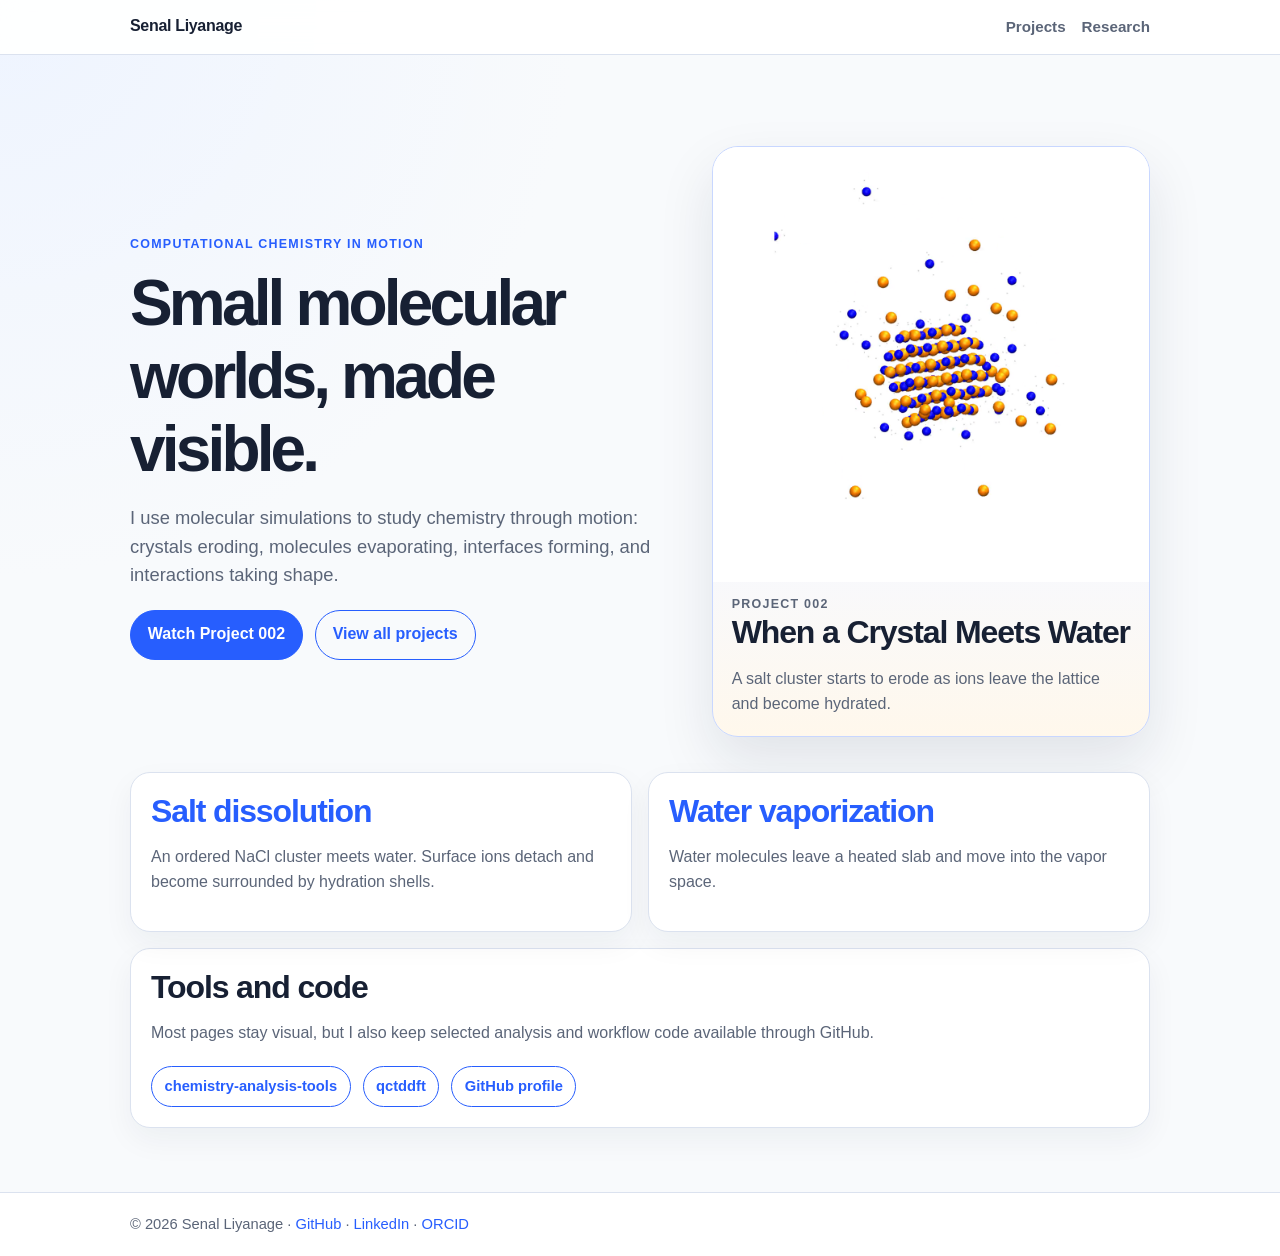
==== index.html @ 2a0a5a63 "Use real media for salt dissolution project" ====
<!doctype html>
<html lang="en">
<head>
  <meta charset="utf-8">
  <meta name="viewport" content="width=device-width, initial-scale=1">
  <meta name="description" content="Senal Liyanage — molecular simulation portfolio for visual computational chemistry and science phenomena.">
  <title>Senal Liyanage | Molecular Simulation Portfolio</title>
  <link rel="stylesheet" href="assets/css/style.css">
  <link rel="stylesheet" href="assets/css/project002.css">
</head>
<body>
  <header>
    <div class="navbar">
      <a class="brand" href="index.html">Senal Liyanage</a>
      <nav aria-label="Primary navigation">
        <a href="projects.html">Projects</a>
        <a href="research.html">Research</a>
      </nav>
    </div>
  </header>

  <main>
    <section class="hero home-hero project002-hero">
      <div>
        <p class="eyebrow">Computational chemistry in motion</p>
        <h1>Small molecular worlds, made visible.</h1>
        <p class="lede">I use molecular simulations to study chemistry through motion: crystals eroding, molecules evaporating, interfaces forming, and interactions taking shape.</p>
        <div class="actions">
          <a class="button" href="projects/salt-dissolution/">Watch Project 002</a>
          <a class="button secondary" href="projects.html">View all projects</a>
        </div>
      </div>
      <a class="hero-visual real-preview-card" href="projects/salt-dissolution/" aria-label="Open Project 002 — When a Crystal Meets Water">
        <img src="assets/projects/salt-dissolution/project002_300K_nacl_dissolution_square_poster.png" alt="Simulation still of a salt cluster dissolving in water">
        <div class="visual-copy">
          <p class="eyebrow">Project 002</p>
          <h2>When a Crystal Meets Water</h2>
          <p>A salt cluster starts to erode as ions leave the lattice and become hydrated.</p>
        </div>
      </a>
    </section>

    <section class="project-mini-row">
      <article>
        <h2><a href="projects/salt-dissolution/">Salt dissolution</a></h2>
        <p>An ordered NaCl cluster meets water. Surface ions detach and become surrounded by hydration shells.</p>
      </article>
      <article>
        <h2><a href="projects/water-vaporization/">Water vaporization</a></h2>
        <p>Water molecules leave a heated slab and move into the vapor space.</p>
      </article>
    </section>

    <section class="quiet-tools">
      <h2>Tools and code</h2>
      <p>Most pages stay visual, but I also keep selected analysis and workflow code available through GitHub.</p>
      <div class="actions">
        <a class="button small secondary" href="https://github.com/senal-liyanage/chemistry-analysis-tools">chemistry-analysis-tools</a>
        <a class="button small secondary" href="https://github.com/senal-liyanage/qctddft">qctddft</a>
        <a class="button small secondary" href="https://github.com/senal-liyanage">GitHub profile</a>
      </div>
    </section>
  </main>

  <footer>
    <div class="footer-inner">
      © 2026 Senal Liyanage · <a href="https://github.com/senal-liyanage">GitHub</a> · <a href="https://www.linkedin.com/in/senal-liyanage/">LinkedIn</a> · <a href="https://orcid.org/0000-0002-9166-0527">ORCID</a>
    </div>
  </footer>
</body>
</html>
---- assets/css/style.css ----
:root {
  --bg: #f8fafc;
  --panel: #ffffff;
  --text: #172033;
  --muted: #5b6578;
  --line: #dbe2ef;
  --accent: #275efe;
  --accent-dark: #1746c8;
  --chip: #eef3ff;
  --soft: #f2f6ff;
  --warm: #fff6e8;
  --max-width: 1060px;
}

* {
  box-sizing: border-box;
}

body {
  margin: 0;
  font-family: -apple-system, BlinkMacSystemFont, "Segoe UI", Roboto, Helvetica, Arial, sans-serif;
  background: radial-gradient(circle at top left, #eef4ff 0, transparent 36rem), var(--bg);
  color: var(--text);
  line-height: 1.55;
}

a {
  color: var(--accent);
  text-decoration: none;
}

a:hover {
  color: var(--accent-dark);
  text-decoration: underline;
}

header {
  background: rgba(255, 255, 255, 0.92);
  border-bottom: 1px solid var(--line);
  position: sticky;
  top: 0;
  z-index: 10;
  backdrop-filter: blur(12px);
}

.navbar {
  max-width: var(--max-width);
  margin: 0 auto;
  padding: 0.9rem 1.25rem;
  display: flex;
  justify-content: space-between;
  align-items: center;
  gap: 1rem;
}

.brand {
  font-weight: 780;
  color: var(--text);
  letter-spacing: -0.02em;
}

nav {
  display: flex;
  gap: 1rem;
  flex-wrap: wrap;
}

nav a {
  color: var(--muted);
  font-weight: 680;
  font-size: 0.95rem;
}

main {
  max-width: var(--max-width);
  margin: 0 auto;
  padding: 2rem 1.25rem 4rem;
}

.hero {
  padding: 3.7rem 0 2.2rem;
}

.home-hero {
  display: grid;
  grid-template-columns: minmax(0, 0.9fr) minmax(360px, 0.72fr);
  gap: 2.2rem;
  align-items: center;
}

.hero-simple {
  max-width: 880px;
}

.hero-grid {
  display: grid;
  grid-template-columns: minmax(0, 1fr) 320px;
  gap: 2rem;
  align-items: center;
}

.hero-compact {
  padding-bottom: 1.4rem;
}

.project-hero {
  border-bottom: 1px solid var(--line);
}

.eyebrow {
  color: var(--accent);
  font-weight: 780;
  text-transform: uppercase;
  font-size: 0.78rem;
  letter-spacing: 0.1em;
  margin-bottom: 0.8rem;
}

h1,
h2,
h3 {
  line-height: 1.14;
  margin: 0 0 0.9rem;
}

h1 {
  font-size: clamp(2.35rem, 5vw, 4.5rem);
  letter-spacing: -0.06em;
  max-width: 880px;
}

h2 {
  font-size: clamp(1.45rem, 2.5vw, 2rem);
  letter-spacing: -0.035em;
  margin-top: 2.2rem;
}

h3 {
  font-size: 1.08rem;
}

.lede {
  max-width: 760px;
  font-size: 1.15rem;
  color: var(--muted);
}

.actions {
  display: flex;
  gap: 0.75rem;
  flex-wrap: wrap;
  margin-top: 1.25rem;
}

.button {
  display: inline-block;
  padding: 0.74rem 1.05rem;
  border-radius: 999px;
  border: 1px solid var(--accent);
  background: var(--accent);
  color: #fff;
  font-weight: 760;
}

.button:hover {
  color: #fff;
}

.button.secondary {
  background: transparent;
  color: var(--accent);
}

.button.secondary:hover {
  color: var(--accent-dark);
}

.button.small {
  padding: 0.5rem 0.78rem;
  font-size: 0.92rem;
}

.grid,
.gallery-grid {
  display: grid;
  grid-template-columns: repeat(auto-fit, minmax(240px, 1fr));
  gap: 1rem;
}

.grid-2 {
  display: grid;
  grid-template-columns: repeat(auto-fit, minmax(300px, 1fr));
  gap: 1rem;
}

.card,
.project-card,
.callout,
.spotlight,
.project-strip article,
.quiet-tools,
.gallery-feature {
  background: var(--panel);
  border: 1px solid var(--line);
  border-radius: 20px;
  box-shadow: 0 12px 30px rgba(21, 31, 56, 0.05);
}

.card {
  padding: 1.2rem;
}

.card p,
.project-card p,
.section-note,
.quiet-tools p,
.project-strip p,
.gallery-copy p {
  color: var(--muted);
}

.card p:last-child,
.project-card p:last-child {
  margin-bottom: 0;
}

.card strong {
  color: var(--text);
}

.hero-visual,
.gallery-visual {
  color: var(--text);
  background: linear-gradient(180deg, #ffffff, #f7f9ff 68%, #fff8ec);
  border: 1px solid #c8d7ff;
  border-radius: 26px;
  box-shadow: 0 24px 56px rgba(21, 31, 56, 0.1);
  overflow: hidden;
  display: block;
}

.hero-visual:hover,
.gallery-visual:hover {
  text-decoration: none;
  transform: translateY(-2px);
  transition: transform 160ms ease;
}

.visual-label {
  color: var(--accent);
  font-weight: 780;
  text-transform: uppercase;
  letter-spacing: 0.1em;
  font-size: 0.78rem;
  padding: 1rem 1.1rem 0;
}

.molecule-preview {
  height: 330px;
  margin: 1rem;
  border-radius: 22px;
  position: relative;
  overflow: hidden;
  background:
    linear-gradient(180deg, rgba(39, 94, 254, 0.05), rgba(255, 246, 232, 0.75)),
    radial-gradient(circle at 50% 50%, rgba(39,94,254,0.08), transparent 15rem);
  border: 1px solid #dce7ff;
}

.wide-preview {
  height: 360px;
  margin: 0;
  border-radius: 22px;
}

.band {
  position: absolute;
  left: 8%;
  right: 8%;
  top: 42%;
  height: 18%;
  border-top: 2px dashed rgba(39,94,254,0.75);
  border-bottom: 2px dashed rgba(39,94,254,0.75);
  background: rgba(39,94,254,0.07);
}

.dot {
  position: absolute;
  width: 14px;
  height: 14px;
  border-radius: 999px;
  box-shadow: 0 6px 16px rgba(21, 31, 56, 0.14);
}

.dot.blue {
  background: rgba(39,94,254,0.62);
}

.dot.orange {
  background: rgba(234,117,0,0.86);
}

.visual-copy {
  padding: 0 1.15rem 1.2rem;
}

.visual-copy h2 {
  margin-top: 0;
}

.visual-copy p {
  color: var(--muted);
  margin-bottom: 0;
}

.project-strip {
  display: grid;
  grid-template-columns: repeat(auto-fit, minmax(300px, 1fr));
  gap: 1rem;
  margin-top: 1rem;
}

.project-strip article {
  padding: 1.25rem;
}

.project-strip h2 {
  margin-top: 0;
}

.quiet-tools {
  padding: 1.25rem;
  margin-top: 1rem;
}

.quiet-tools h2 {
  margin-top: 0;
}

.gallery-feature {
  display: grid;
  grid-template-columns: minmax(0, 0.85fr) minmax(300px, 0.55fr);
  gap: 1.2rem;
  padding: 1.1rem;
  align-items: center;
  margin-bottom: 1rem;
}

.gallery-copy {
  padding: 0.6rem 0.4rem;
}

.gallery-copy h2 {
  margin-top: 0;
}

.spotlight {
  display: flex;
  justify-content: space-between;
  align-items: center;
  gap: 1rem;
  padding: 1.35rem;
  background: linear-gradient(135deg, #ffffff, #f4f7ff 68%, var(--warm));
}

.spotlight h2 {
  margin-top: 0;
}

.chips {
  display: flex;
  flex-wrap: wrap;
  gap: 0.5rem;
  margin: 1rem 0 0;
}

.chip {
  background: var(--chip);
  color: #1c3f8f;
  border: 1px solid #dce7ff;
  border-radius: 999px;
  padding: 0.35rem 0.65rem;
  font-size: 0.88rem;
  font-weight: 650;
}

.project-list {
  display: grid;
  gap: 1rem;
}

.project-card {
  padding: 1.35rem;
  margin-bottom: 1rem;
}

.project-card h2,
.project-card h3 {
  margin-top: 0;
}

.project-card .meta,
.meta {
  color: var(--muted);
  font-size: 0.94rem;
  margin: -0.25rem 0 0.8rem;
}

.featured-project,
.visual-card {
  border-color: #c8d7ff;
  background: linear-gradient(180deg, #ffffff, #f7f9ff);
}

.compact-list {
  grid-template-columns: repeat(auto-fit, minmax(260px, 1fr));
}

.compact-list-card p {
  max-width: 720px;
}

.callout {
  background: var(--soft);
  border-color: #dce7ff;
  padding: 1.2rem;
}

.callout h2 {
  margin-top: 0;
}

.visual-stage {
  margin-top: 1.4rem;
}

.canvas-wrap {
  background: #ffffff;
  border: 1px solid var(--line);
  border-radius: 24px;
  padding: 1rem;
  box-shadow: 0 18px 44px rgba(21, 31, 56, 0.08);
  overflow-x: auto;
}

.cinematic-canvas {
  max-width: 920px;
  margin: 0 auto;
}

.canvas-wrap canvas {
  display: block;
  max-width: 100%;
  height: auto;
  margin: 0 auto;
}

.watch-strip {
  max-width: 920px;
  margin: 1rem auto 0;
  display: grid;
  grid-template-columns: minmax(0, 1fr) minmax(220px, 0.4fr);
  gap: 1rem;
  align-items: stretch;
}

.watch-strip > div {
  background: var(--panel);
  border: 1px solid var(--line);
  border-radius: 18px;
  padding: 1rem;
}

.watch-strip h2 {
  margin-top: 0;
}

.watch-strip p {
  color: var(--muted);
  margin-bottom: 0;
}

.mini-note {
  color: var(--muted);
  font-weight: 650;
  display: flex;
  align-items: center;
}

.two-column {
  display: grid;
  grid-template-columns: minmax(0, 1fr) minmax(260px, 0.45fr);
  gap: 1.2rem;
}

ul.clean {
  padding-left: 1.2rem;
}

footer {
  border-top: 1px solid var(--line);
  color: var(--muted);
  background: var(--panel);
}

.footer-inner {
  max-width: var(--max-width);
  margin: 0 auto;
  padding: 1.25rem;
  font-size: 0.92rem;
}

@media (max-width: 860px) {
  .home-hero,
  .hero-grid,
  .watch-strip,
  .spotlight,
  .gallery-feature {
    grid-template-columns: 1fr;
    flex-direction: column;
    align-items: flex-start;
  }
}

@media (max-width: 760px) {
  .navbar {
    align-items: flex-start;
    flex-direction: column;
  }

  .hero {
    padding-top: 2.5rem;
  }

  .molecule-preview,
  .wide-preview {
    height: 260px;
  }

  .two-column {
    grid-template-columns: 1fr;
  }
}
---- assets/css/project002.css ----
.project002-hero {
  align-items: center;
}

.real-preview-card img,
.gallery-visual.real-preview-card img {
  display: block;
  width: 100%;
  aspect-ratio: 1 / 1;
  object-fit: cover;
}

.real-media-stage {
  margin-top: 1.4rem;
}

.simulation-video {
  display: block;
  width: 100%;
  max-width: 920px;
  margin: 0 auto;
  border-radius: 24px;
  border: 1px solid var(--line);
  background: #ffffff;
  box-shadow: 0 18px 44px rgba(21, 31, 56, 0.08);
}

.wide-figure {
  display: block;
  width: 100%;
  border-radius: 22px;
  border: 1px solid var(--line);
  background: #ffffff;
  box-shadow: 0 12px 30px rgba(21, 31, 56, 0.05);
}

.frame-gallery img {
  width: 100%;
  border-radius: 14px;
  border: 1px solid var(--line);
  background: #ffffff;
  margin-bottom: 0.9rem;
}

.dissolution-summary {
  display: grid;
  grid-template-columns: minmax(0, 0.85fr) minmax(280px, 0.6fr);
  gap: 1.2rem;
  align-items: center;
  margin: 1.2rem 0;
  padding: 1.25rem;
  background: var(--panel);
  border: 1px solid var(--line);
  border-radius: 20px;
  box-shadow: 0 12px 30px rgba(21, 31, 56, 0.05);
}

.dissolution-summary h2 {
  margin-top: 0;
}

.dissolution-summary p {
  color: var(--muted);
}

.dissolution-summary img {
  width: 100%;
  border-radius: 16px;
  border: 1px solid var(--line);
  background: #ffffff;
}

.project-mini-row {
  display: grid;
  grid-template-columns: repeat(auto-fit, minmax(260px, 1fr));
  gap: 1rem;
}

.project-mini-row article {
  background: var(--panel);
  border: 1px solid var(--line);
  border-radius: 20px;
  box-shadow: 0 12px 30px rgba(21, 31, 56, 0.05);
  padding: 1.25rem;
}

.project-mini-row h2 {
  margin-top: 0;
}

.project-mini-row p {
  color: var(--muted);
}

@media (max-width: 860px) {
  .dissolution-summary {
    grid-template-columns: 1fr;
  }
}
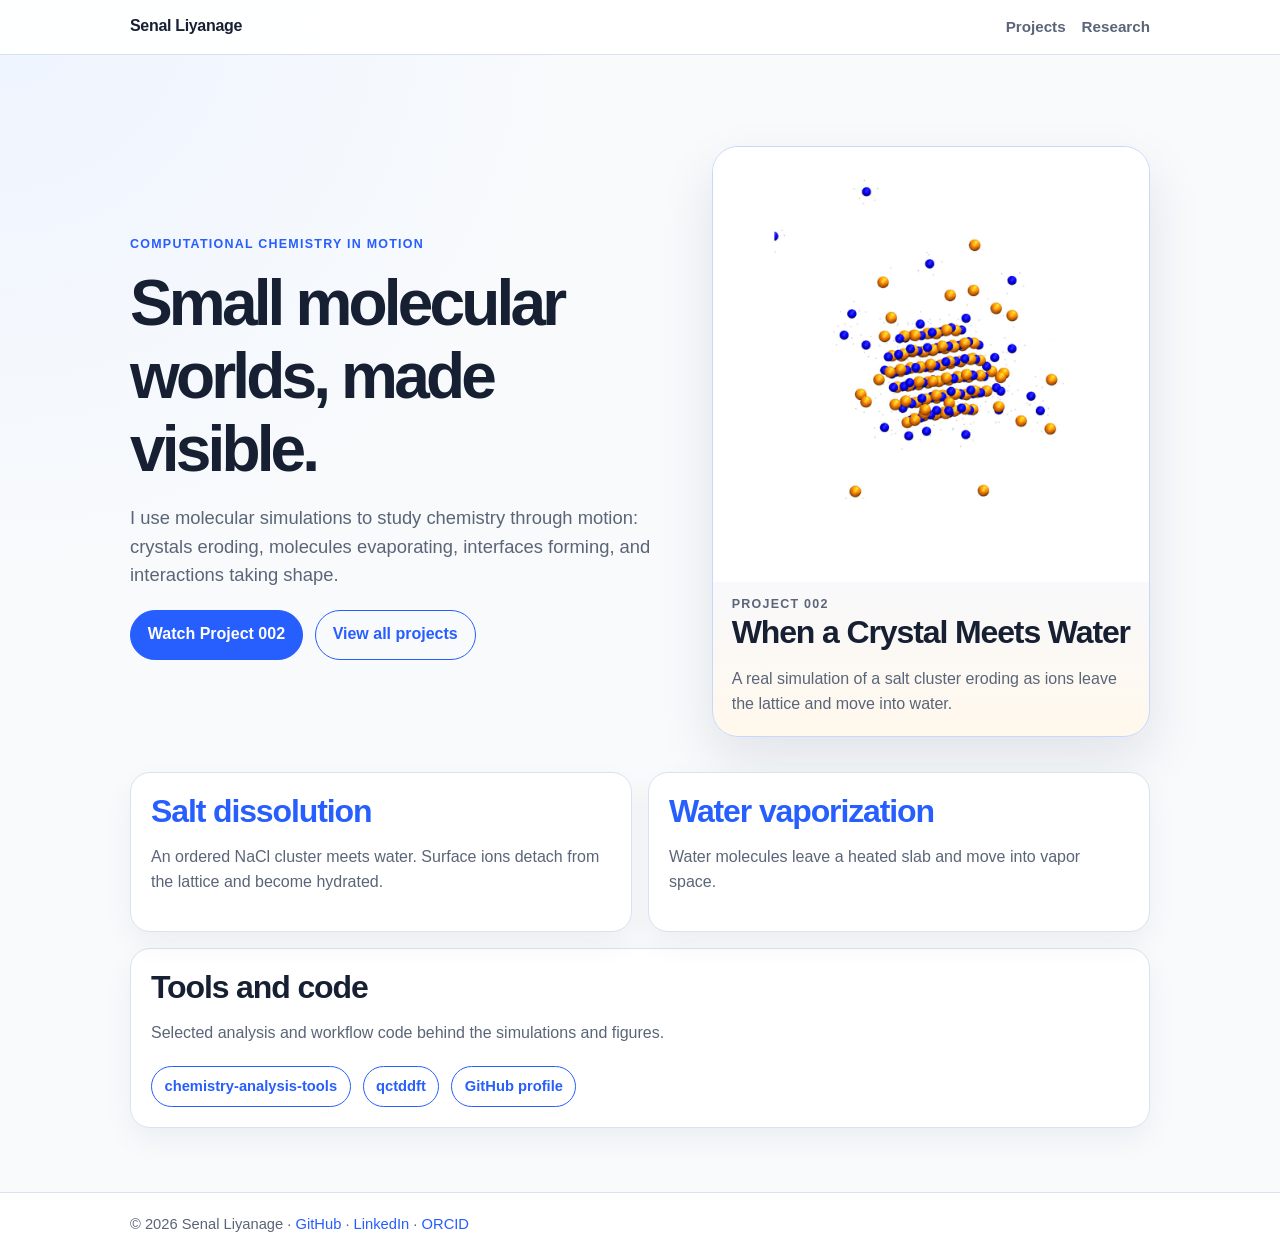
==== commit 3b0f5ca3: "Polish homepage copy" ====
--- a/index.html
+++ b/index.html
@@ -35,7 +35,7 @@
         <div class="visual-copy">
           <p class="eyebrow">Project 002</p>
           <h2>When a Crystal Meets Water</h2>
-          <p>A salt cluster starts to erode as ions leave the lattice and become hydrated.</p>
+          <p>A real simulation of a salt cluster eroding as ions leave the lattice and move into water.</p>
         </div>
       </a>
     </section>
@@ -43,17 +43,17 @@
     <section class="project-mini-row">
       <article>
         <h2><a href="projects/salt-dissolution/">Salt dissolution</a></h2>
-        <p>An ordered NaCl cluster meets water. Surface ions detach and become surrounded by hydration shells.</p>
+        <p>An ordered NaCl cluster meets water. Surface ions detach from the lattice and become hydrated.</p>
       </article>
       <article>
         <h2><a href="projects/water-vaporization/">Water vaporization</a></h2>
-        <p>Water molecules leave a heated slab and move into the vapor space.</p>
+        <p>Water molecules leave a heated slab and move into vapor space.</p>
       </article>
     </section>
 
     <section class="quiet-tools">
       <h2>Tools and code</h2>
-      <p>Most pages stay visual, but I also keep selected analysis and workflow code available through GitHub.</p>
+      <p>Selected analysis and workflow code behind the simulations and figures.</p>
       <div class="actions">
         <a class="button small secondary" href="https://github.com/senal-liyanage/chemistry-analysis-tools">chemistry-analysis-tools</a>
         <a class="button small secondary" href="https://github.com/senal-liyanage/qctddft">qctddft</a>
--- a/assets/css/project002.css
+++ b/assets/css/project002.css
@@ -18,11 +18,17 @@
   display: block;
   width: 100%;
   max-width: 920px;
+  max-height: min(78vh, 900px);
+  height: auto;
   margin: 0 auto;
   border-radius: 24px;
   border: 1px solid var(--line);
   background: #ffffff;
   box-shadow: 0 18px 44px rgba(21, 31, 56, 0.08);
+}
+
+.real-media-stage .watch-strip {
+  margin-top: 1rem;
 }
 
 .wide-figure {
@@ -32,6 +38,10 @@
   border: 1px solid var(--line);
   background: #ffffff;
   box-shadow: 0 12px 30px rgba(21, 31, 56, 0.05);
+}
+
+.frame-gallery {
+  margin-top: 1rem;
 }
 
 .frame-gallery img {
@@ -96,4 +106,8 @@
   .dissolution-summary {
     grid-template-columns: 1fr;
   }
+
+  .simulation-video {
+    max-height: none;
+  }
 }
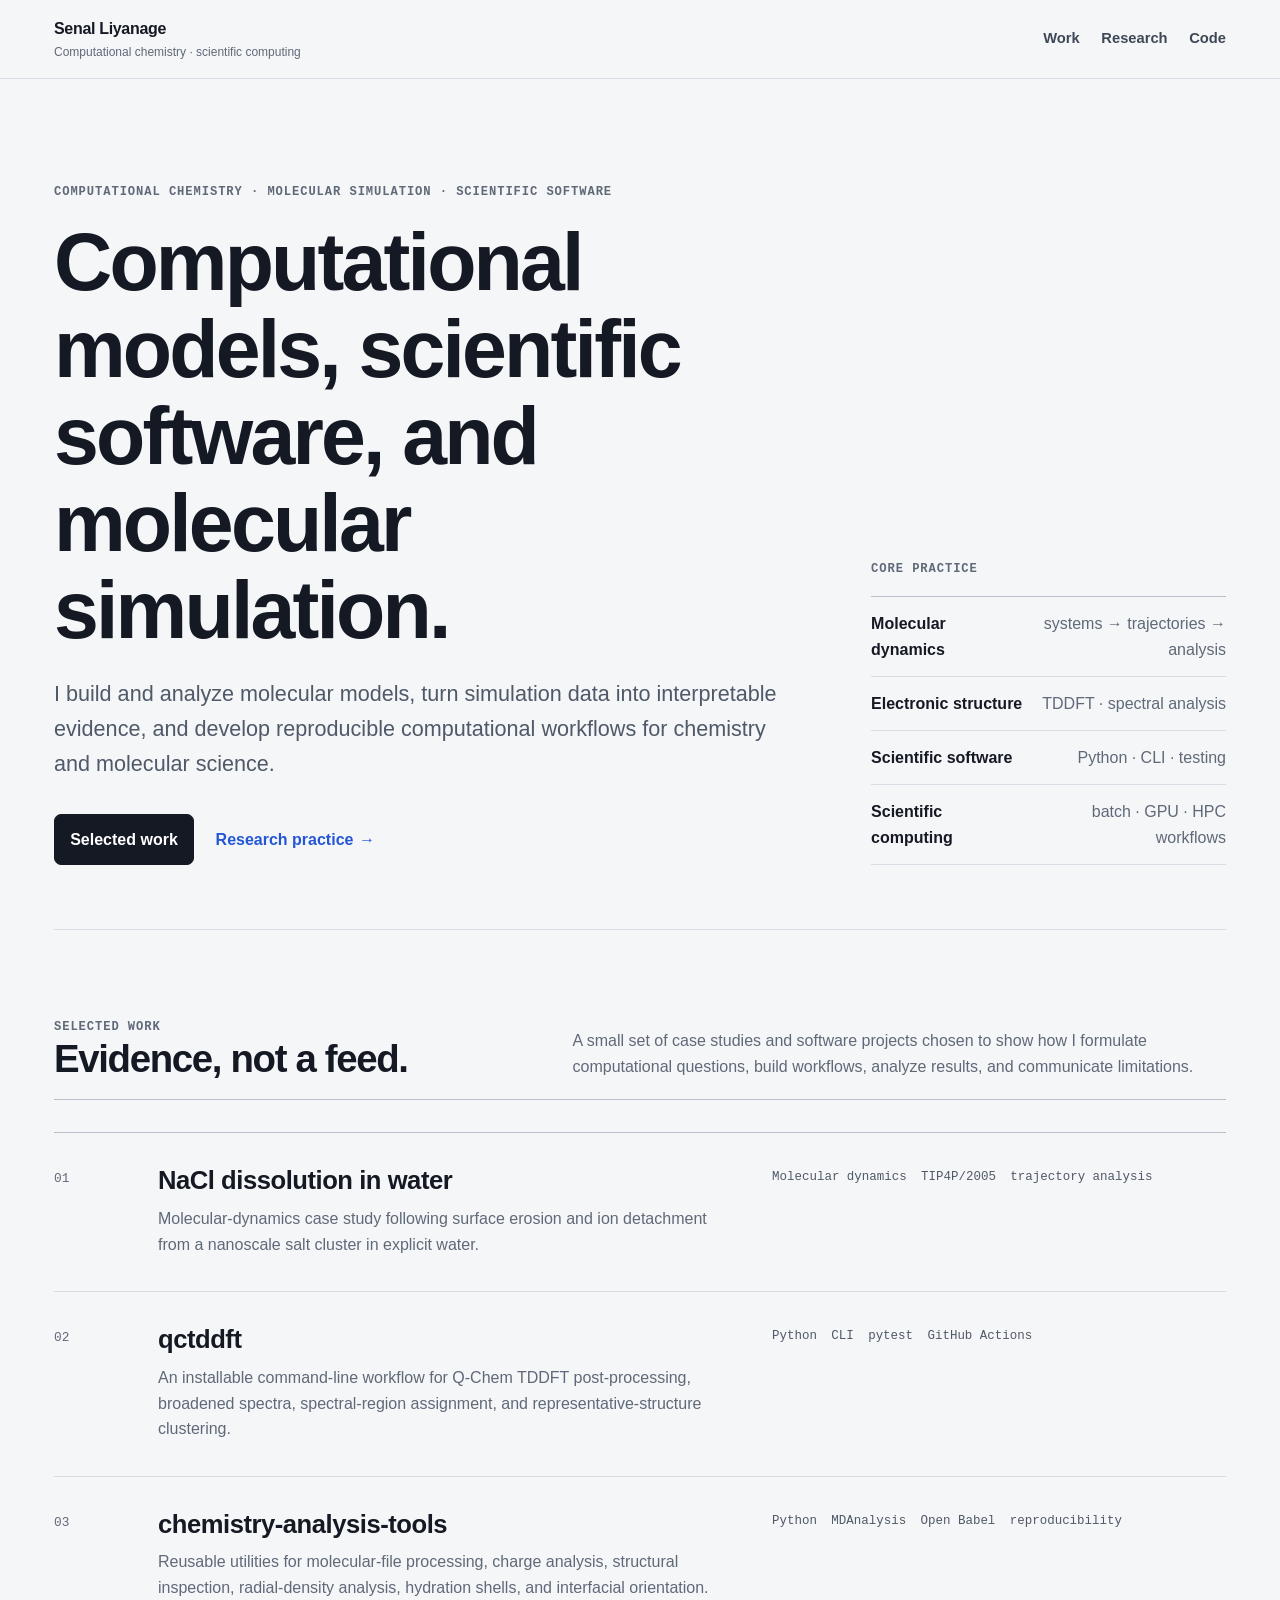
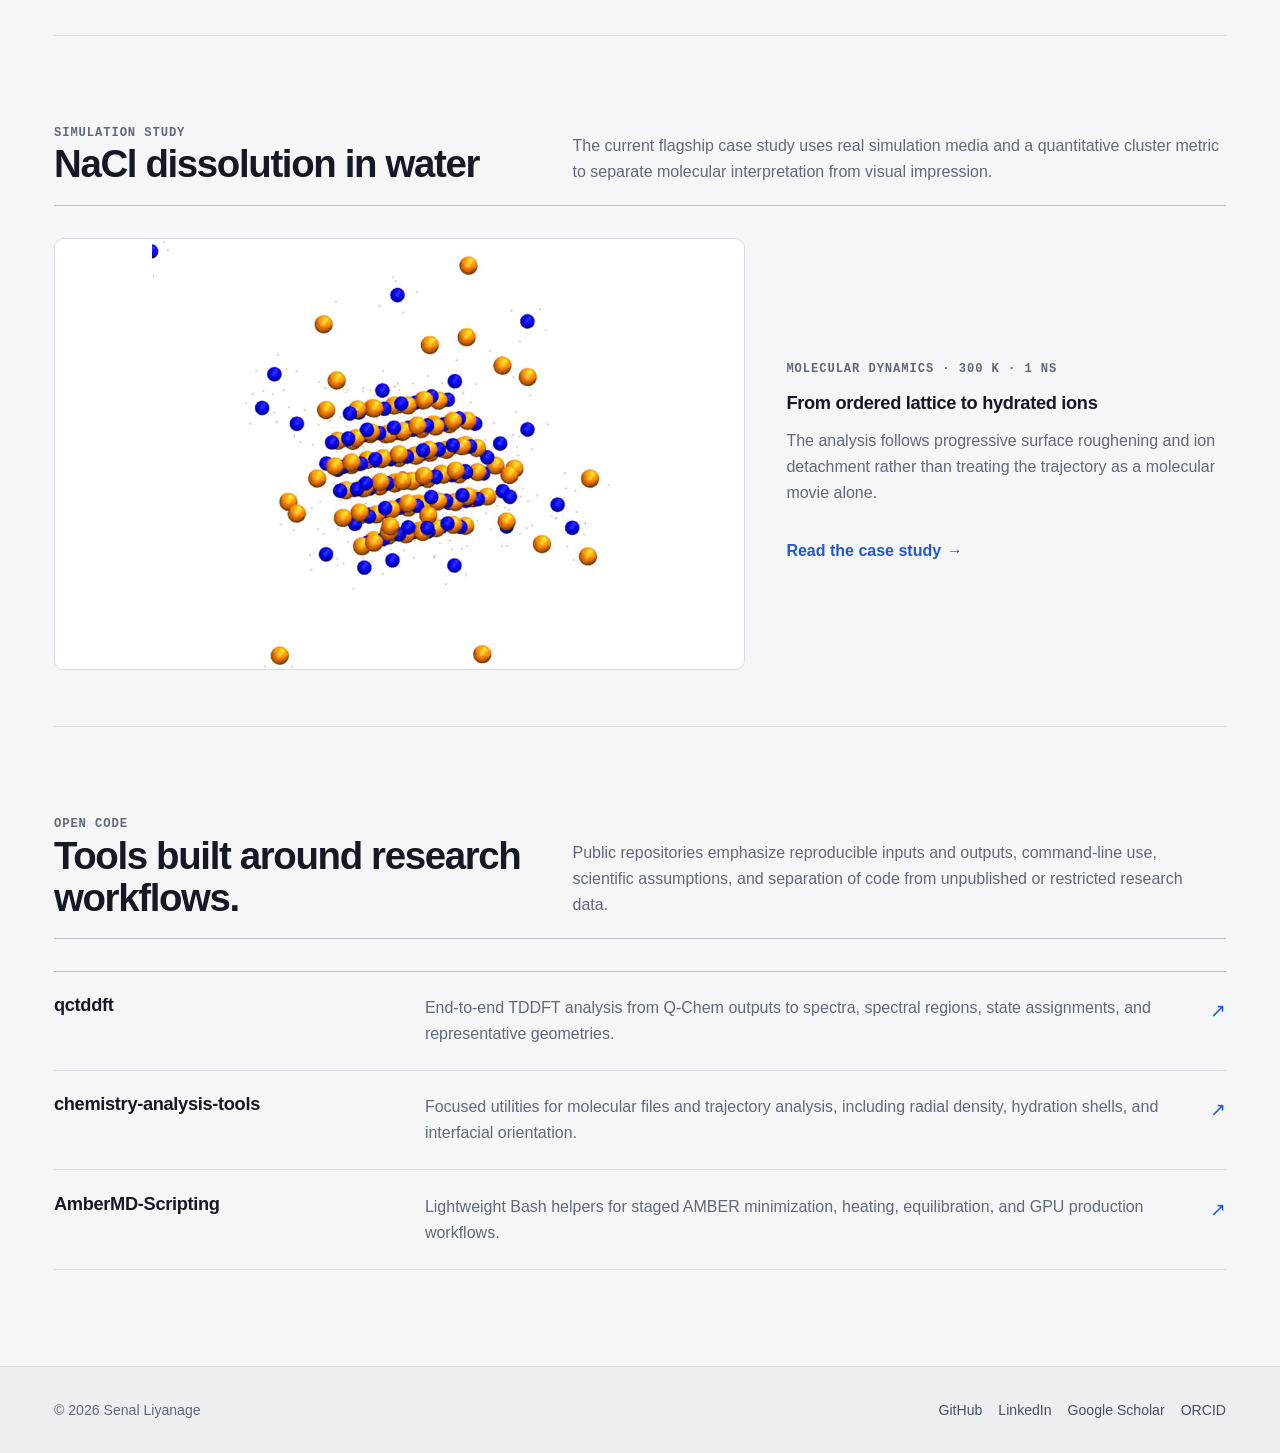
==== commit 7cef20e2: "reframe homepage around computational science practice" ====
--- a/index.html
+++ b/index.html
@@ -3,68 +3,163 @@
 <head>
   <meta charset="utf-8">
   <meta name="viewport" content="width=device-width, initial-scale=1">
-  <meta name="description" content="Senal Liyanage — molecular simulation portfolio for visual computational chemistry and science phenomena.">
-  <title>Senal Liyanage | Molecular Simulation Portfolio</title>
+  <meta name="description" content="Senal Liyanage — computational chemist working across molecular simulation, scientific software, electronic structure, and reproducible scientific computing.">
+  <title>Senal Liyanage | Computational Chemistry & Scientific Computing</title>
   <link rel="stylesheet" href="assets/css/style.css">
-  <link rel="stylesheet" href="assets/css/project002.css">
 </head>
 <body>
-  <header>
+  <header class="site-header">
     <div class="navbar">
-      <a class="brand" href="index.html">Senal Liyanage</a>
+      <div class="brand-block">
+        <a class="brand" href="index.html">Senal Liyanage</a>
+        <div class="brand-subtitle">Computational chemistry · scientific computing</div>
+      </div>
       <nav aria-label="Primary navigation">
-        <a href="projects.html">Projects</a>
+        <a href="projects.html">Work</a>
         <a href="research.html">Research</a>
+        <a href="projects.html#code">Code</a>
       </nav>
     </div>
   </header>
 
   <main>
-    <section class="hero home-hero project002-hero">
+    <section class="hero home-hero">
       <div>
-        <p class="eyebrow">Computational chemistry in motion</p>
-        <h1>Small molecular worlds, made visible.</h1>
-        <p class="lede">I use molecular simulations to study chemistry through motion: crystals eroding, molecules evaporating, interfaces forming, and interactions taking shape.</p>
-        <div class="actions">
-          <a class="button" href="projects/salt-dissolution/">Watch Project 002</a>
-          <a class="button secondary" href="projects.html">View all projects</a>
+        <p class="eyebrow">Computational chemistry · molecular simulation · scientific software</p>
+        <h1>Computational models, scientific software, and molecular simulation.</h1>
+        <p class="lede">I build and analyze molecular models, turn simulation data into interpretable evidence, and develop reproducible computational workflows for chemistry and molecular science.</p>
+        <div class="hero-actions">
+          <a class="button" href="projects.html">Selected work</a>
+          <a class="text-link" href="research.html">Research practice</a>
         </div>
       </div>
-      <a class="hero-visual real-preview-card" href="projects/salt-dissolution/" aria-label="Open Project 002 — When a Crystal Meets Water">
-        <img src="assets/projects/salt-dissolution/project002_300K_nacl_dissolution_square_poster.png" alt="Simulation still of a salt cluster dissolving in water">
-        <div class="visual-copy">
-          <p class="eyebrow">Project 002</p>
-          <h2>When a Crystal Meets Water</h2>
-          <p>A real simulation of a salt cluster eroding as ions leave the lattice and move into water.</p>
-        </div>
-      </a>
+
+      <div>
+        <p class="eyebrow">Core practice</p>
+        <ul class="capability-list">
+          <li><span>Molecular dynamics</span><span>systems → trajectories → analysis</span></li>
+          <li><span>Electronic structure</span><span>TDDFT · spectral analysis</span></li>
+          <li><span>Scientific software</span><span>Python · CLI · testing</span></li>
+          <li><span>Scientific computing</span><span>batch · GPU · HPC workflows</span></li>
+        </ul>
+      </div>
     </section>
 
-    <section class="project-mini-row">
-      <article>
-        <h2><a href="projects/salt-dissolution/">Salt dissolution</a></h2>
-        <p>An ordered NaCl cluster meets water. Surface ions detach from the lattice and become hydrated.</p>
-      </article>
-      <article>
-        <h2><a href="projects/water-vaporization/">Water vaporization</a></h2>
-        <p>Water molecules leave a heated slab and move into vapor space.</p>
-      </article>
+    <section>
+      <div class="section-heading">
+        <div>
+          <p class="eyebrow">Selected work</p>
+          <h2>Evidence, not a feed.</h2>
+        </div>
+        <p>A small set of case studies and software projects chosen to show how I formulate computational questions, build workflows, analyze results, and communicate limitations.</p>
+      </div>
+
+      <div class="work-list">
+        <article class="work-row">
+          <div class="work-index">01</div>
+          <div>
+            <h3><a href="projects/salt-dissolution/">NaCl dissolution in water</a></h3>
+            <p>Molecular-dynamics case study following surface erosion and ion detachment from a nanoscale salt cluster in explicit water.</p>
+          </div>
+          <div class="work-meta">
+            <span>Molecular dynamics</span>
+            <span>TIP4P/2005</span>
+            <span>trajectory analysis</span>
+          </div>
+        </article>
+
+        <article class="work-row">
+          <div class="work-index">02</div>
+          <div>
+            <h3><a href="https://github.com/senal-liyanage/qctddft">qctddft</a></h3>
+            <p>An installable command-line workflow for Q-Chem TDDFT post-processing, broadened spectra, spectral-region assignment, and representative-structure clustering.</p>
+          </div>
+          <div class="work-meta">
+            <span>Python</span>
+            <span>CLI</span>
+            <span>pytest</span>
+            <span>GitHub Actions</span>
+          </div>
+        </article>
+
+        <article class="work-row">
+          <div class="work-index">03</div>
+          <div>
+            <h3><a href="https://github.com/senal-liyanage/chemistry-analysis-tools">chemistry-analysis-tools</a></h3>
+            <p>Reusable utilities for molecular-file processing, charge analysis, structural inspection, radial-density analysis, hydration shells, and interfacial orientation.</p>
+          </div>
+          <div class="work-meta">
+            <span>Python</span>
+            <span>MDAnalysis</span>
+            <span>Open Babel</span>
+            <span>reproducibility</span>
+          </div>
+        </article>
+      </div>
     </section>
 
-    <section class="quiet-tools">
-      <h2>Tools and code</h2>
-      <p>Selected analysis and workflow code behind the simulations and figures.</p>
-      <div class="actions">
-        <a class="button small secondary" href="https://github.com/senal-liyanage/chemistry-analysis-tools">chemistry-analysis-tools</a>
-        <a class="button small secondary" href="https://github.com/senal-liyanage/qctddft">qctddft</a>
-        <a class="button small secondary" href="https://github.com/senal-liyanage">GitHub profile</a>
+    <section>
+      <div class="section-heading">
+        <div>
+          <p class="eyebrow">Simulation study</p>
+          <h2>NaCl dissolution in water</h2>
+        </div>
+        <p>The current flagship case study uses real simulation media and a quantitative cluster metric to separate molecular interpretation from visual impression.</p>
+      </div>
+
+      <div class="feature-work">
+        <a class="feature-media" href="projects/salt-dissolution/" aria-label="Open NaCl dissolution case study">
+          <img src="assets/projects/salt-dissolution/project002_300K_nacl_dissolution_square_poster.png" alt="Molecular simulation view of a nanoscale salt cluster in water">
+        </a>
+        <div class="feature-copy">
+          <p class="eyebrow">Molecular dynamics · 300 K · 1 ns</p>
+          <h3>From ordered lattice to hydrated ions</h3>
+          <p>The analysis follows progressive surface roughening and ion detachment rather than treating the trajectory as a molecular movie alone.</p>
+          <div class="link-row">
+            <a class="text-link" href="projects/salt-dissolution/">Read the case study</a>
+          </div>
+        </div>
+      </div>
+    </section>
+
+    <section id="code">
+      <div class="section-heading">
+        <div>
+          <p class="eyebrow">Open code</p>
+          <h2>Tools built around research workflows.</h2>
+        </div>
+        <p>Public repositories emphasize reproducible inputs and outputs, command-line use, scientific assumptions, and separation of code from unpublished or restricted research data.</p>
+      </div>
+
+      <div class="repo-list">
+        <article class="repo-row">
+          <h3><a href="https://github.com/senal-liyanage/qctddft">qctddft</a></h3>
+          <p>End-to-end TDDFT analysis from Q-Chem outputs to spectra, spectral regions, state assignments, and representative geometries.</p>
+          <a class="repo-arrow" href="https://github.com/senal-liyanage/qctddft" aria-label="Open qctddft on GitHub">↗</a>
+        </article>
+        <article class="repo-row">
+          <h3><a href="https://github.com/senal-liyanage/chemistry-analysis-tools">chemistry-analysis-tools</a></h3>
+          <p>Focused utilities for molecular files and trajectory analysis, including radial density, hydration shells, and interfacial orientation.</p>
+          <a class="repo-arrow" href="https://github.com/senal-liyanage/chemistry-analysis-tools" aria-label="Open chemistry-analysis-tools on GitHub">↗</a>
+        </article>
+        <article class="repo-row">
+          <h3><a href="https://github.com/senal-liyanage/AmberMD-Scripting">AmberMD-Scripting</a></h3>
+          <p>Lightweight Bash helpers for staged AMBER minimization, heating, equilibration, and GPU production workflows.</p>
+          <a class="repo-arrow" href="https://github.com/senal-liyanage/AmberMD-Scripting" aria-label="Open AmberMD-Scripting on GitHub">↗</a>
+        </article>
       </div>
     </section>
   </main>
 
-  <footer>
+  <footer class="site-footer">
     <div class="footer-inner">
-      © 2026 Senal Liyanage · <a href="https://github.com/senal-liyanage">GitHub</a> · <a href="https://www.linkedin.com/in/senal-liyanage/">LinkedIn</a> · <a href="https://orcid.org/0000-0002-9166-0527">ORCID</a>
+      <span>© 2026 Senal Liyanage</span>
+      <div class="footer-links">
+        <a href="https://github.com/senal-liyanage">GitHub</a>
+        <a href="https://www.linkedin.com/in/senal-liyanage/">LinkedIn</a>
+        <a href="https://scholar.google.com/citations?user=DEt6kbQAAAAJ&hl=en">Google Scholar</a>
+        <a href="https://orcid.org/0000-0002-9166-0527">ORCID</a>
+      </div>
     </div>
   </footer>
 </body>
--- a/assets/css/style.css
+++ b/assets/css/style.css
@@ -1,543 +1,663 @@
 :root {
-  --bg: #f8fafc;
-  --panel: #ffffff;
-  --text: #172033;
-  --muted: #5b6578;
-  --line: #dbe2ef;
-  --accent: #275efe;
-  --accent-dark: #1746c8;
-  --chip: #eef3ff;
-  --soft: #f2f6ff;
-  --warm: #fff6e8;
-  --max-width: 1060px;
-}
-
-* {
-  box-sizing: border-box;
-}
+  --bg: #f5f6f8;
+  --surface: #ffffff;
+  --text: #151923;
+  --muted: #606978;
+  --line: #d8dde5;
+  --line-strong: #b9c0cc;
+  --accent: #2457d6;
+  --accent-dark: #173fa7;
+  --accent-soft: #eef3ff;
+  --max-width: 1220px;
+  --measure: 760px;
+  --radius: 10px;
+}
+
+* { box-sizing: border-box; }
+
+html { scroll-behavior: smooth; }
 
 body {
   margin: 0;
-  font-family: -apple-system, BlinkMacSystemFont, "Segoe UI", Roboto, Helvetica, Arial, sans-serif;
-  background: radial-gradient(circle at top left, #eef4ff 0, transparent 36rem), var(--bg);
+  background: var(--bg);
   color: var(--text);
-  line-height: 1.55;
-}
+  font-family: Inter, ui-sans-serif, -apple-system, BlinkMacSystemFont, "Segoe UI", Helvetica, Arial, sans-serif;
+  line-height: 1.62;
+  -webkit-font-smoothing: antialiased;
+}
+
+img, video, canvas { max-width: 100%; }
 
 a {
   color: var(--accent);
   text-decoration: none;
 }
 
-a:hover {
-  color: var(--accent-dark);
-  text-decoration: underline;
-}
-
-header {
-  background: rgba(255, 255, 255, 0.92);
-  border-bottom: 1px solid var(--line);
+a:hover { color: var(--accent-dark); }
+
+a:focus-visible,
+button:focus-visible,
+video:focus-visible {
+  outline: 3px solid rgba(36, 87, 214, 0.28);
+  outline-offset: 4px;
+}
+
+.site-header {
   position: sticky;
   top: 0;
-  z-index: 10;
-  backdrop-filter: blur(12px);
+  z-index: 20;
+  border-bottom: 1px solid rgba(216, 221, 229, 0.9);
+  background: rgba(245, 246, 248, 0.94);
+  backdrop-filter: blur(14px);
 }
 
 .navbar {
   max-width: var(--max-width);
   margin: 0 auto;
-  padding: 0.9rem 1.25rem;
-  display: flex;
+  padding: 1rem 1.5rem;
+  display: flex;
+  align-items: center;
   justify-content: space-between;
+  gap: 1.5rem;
+}
+
+.brand-block { min-width: 0; }
+
+.brand {
+  display: inline-block;
+  color: var(--text);
+  font-size: 1rem;
+  font-weight: 760;
+  letter-spacing: -0.02em;
+}
+
+.brand:hover { color: var(--text); }
+
+.brand-subtitle {
+  margin-top: 0.05rem;
+  color: var(--muted);
+  font-size: 0.75rem;
+}
+
+nav {
+  display: flex;
   align-items: center;
-  gap: 1rem;
-}
-
-.brand {
-  font-weight: 780;
-  color: var(--text);
-  letter-spacing: -0.02em;
-}
-
-nav {
-  display: flex;
-  gap: 1rem;
+  gap: 1.35rem;
   flex-wrap: wrap;
 }
 
 nav a {
-  color: var(--muted);
-  font-weight: 680;
-  font-size: 0.95rem;
-}
+  color: #3f4856;
+  font-size: 0.92rem;
+  font-weight: 650;
+}
+
+nav a[aria-current="page"] { color: var(--text); }
 
 main {
   max-width: var(--max-width);
   margin: 0 auto;
-  padding: 2rem 1.25rem 4rem;
-}
+  padding: 0 1.5rem 6rem;
+}
+
+section { margin-top: 5.5rem; }
 
 .hero {
-  padding: 3.7rem 0 2.2rem;
+  margin-top: 0;
+  padding: 6.5rem 0 4rem;
+  border-bottom: 1px solid var(--line);
 }
 
 .home-hero {
   display: grid;
-  grid-template-columns: minmax(0, 0.9fr) minmax(360px, 0.72fr);
-  gap: 2.2rem;
+  grid-template-columns: minmax(0, 1.35fr) minmax(280px, 0.65fr);
+  gap: 5rem;
+  align-items: end;
+}
+
+.eyebrow,
+.kicker,
+.meta-label {
+  color: var(--muted);
+  font-family: ui-monospace, SFMono-Regular, Menlo, Consolas, monospace;
+  font-size: 0.76rem;
+  font-weight: 650;
+  letter-spacing: 0.075em;
+  text-transform: uppercase;
+}
+
+.eyebrow { margin: 0 0 1rem; }
+
+h1, h2, h3 {
+  margin: 0;
+  line-height: 1.08;
+  letter-spacing: -0.035em;
+}
+
+h1 {
+  max-width: 980px;
+  font-size: clamp(2.85rem, 6.3vw, 6rem);
+  font-weight: 710;
+}
+
+h2 {
+  font-size: clamp(1.75rem, 3vw, 2.65rem);
+  font-weight: 680;
+}
+
+h3 {
+  font-size: 1.14rem;
+  font-weight: 700;
+  letter-spacing: -0.018em;
+}
+
+.lede {
+  max-width: 820px;
+  margin: 1.45rem 0 0;
+  color: #4f5968;
+  font-size: clamp(1.12rem, 2vw, 1.35rem);
+}
+
+.hero-actions,
+.link-row {
+  display: flex;
   align-items: center;
-}
-
-.hero-simple {
-  max-width: 880px;
-}
-
-.hero-grid {
-  display: grid;
-  grid-template-columns: minmax(0, 1fr) 320px;
-  gap: 2rem;
+  gap: 1rem 1.35rem;
+  flex-wrap: wrap;
+  margin-top: 2rem;
+}
+
+.text-link,
+.button {
+  display: inline-flex;
   align-items: center;
-}
-
-.hero-compact {
-  padding-bottom: 1.4rem;
-}
-
-.project-hero {
-  border-bottom: 1px solid var(--line);
-}
-
-.eyebrow {
-  color: var(--accent);
-  font-weight: 780;
-  text-transform: uppercase;
-  font-size: 0.78rem;
-  letter-spacing: 0.1em;
-  margin-bottom: 0.8rem;
-}
-
-h1,
-h2,
-h3 {
-  line-height: 1.14;
-  margin: 0 0 0.9rem;
-}
-
-h1 {
-  font-size: clamp(2.35rem, 5vw, 4.5rem);
-  letter-spacing: -0.06em;
-  max-width: 880px;
-}
-
-h2 {
-  font-size: clamp(1.45rem, 2.5vw, 2rem);
-  letter-spacing: -0.035em;
-  margin-top: 2.2rem;
-}
-
-h3 {
-  font-size: 1.08rem;
-}
-
-.lede {
-  max-width: 760px;
-  font-size: 1.15rem;
-  color: var(--muted);
-}
-
-.actions {
-  display: flex;
-  gap: 0.75rem;
-  flex-wrap: wrap;
-  margin-top: 1.25rem;
-}
+  gap: 0.35rem;
+  font-weight: 700;
+}
+
+.text-link::after { content: "→"; }
 
 .button {
-  display: inline-block;
-  padding: 0.74rem 1.05rem;
-  border-radius: 999px;
-  border: 1px solid var(--accent);
-  background: var(--accent);
+  padding: 0.72rem 0.95rem;
+  border: 1px solid var(--text);
+  border-radius: 7px;
+  background: var(--text);
   color: #fff;
-  font-weight: 760;
 }
 
 .button:hover {
   color: #fff;
+  background: #2a2f3a;
 }
 
 .button.secondary {
   background: transparent;
+  color: var(--text);
+}
+
+.button.secondary:hover {
+  background: #e9ebef;
+  color: var(--text);
+}
+
+.capability-list {
+  margin: 0;
+  padding: 0;
+  list-style: none;
+  border-top: 1px solid var(--line-strong);
+}
+
+.capability-list li {
+  padding: 0.85rem 0;
+  border-bottom: 1px solid var(--line);
+  display: flex;
+  justify-content: space-between;
+  gap: 1rem;
+}
+
+.capability-list span:first-child { font-weight: 700; }
+.capability-list span:last-child {
+  color: var(--muted);
+  text-align: right;
+}
+
+.section-heading {
+  display: grid;
+  grid-template-columns: minmax(0, 0.72fr) minmax(320px, 1fr);
+  gap: 3rem;
+  align-items: end;
+  margin-bottom: 2rem;
+  padding-bottom: 1.25rem;
+  border-bottom: 1px solid var(--line-strong);
+}
+
+.section-heading p {
+  max-width: 650px;
+  margin: 0;
+  color: var(--muted);
+}
+
+.work-list {
+  border-top: 1px solid var(--line-strong);
+}
+
+.work-row {
+  display: grid;
+  grid-template-columns: 72px minmax(0, 1fr) minmax(260px, 0.78fr);
+  gap: 2rem;
+  padding: 2.1rem 0;
+  border-bottom: 1px solid var(--line);
+  align-items: start;
+}
+
+.work-index {
+  padding-top: 0.15rem;
+  color: var(--muted);
+  font-family: ui-monospace, SFMono-Regular, Menlo, Consolas, monospace;
+  font-size: 0.8rem;
+}
+
+.work-row h3 {
+  font-size: clamp(1.35rem, 2vw, 1.75rem);
+}
+
+.work-row h3 a { color: var(--text); }
+.work-row h3 a:hover { color: var(--accent); }
+
+.work-row p {
+  margin: 0.7rem 0 0;
+  color: var(--muted);
+}
+
+.work-meta {
+  display: flex;
+  flex-wrap: wrap;
+  gap: 0.4rem 0.9rem;
+  color: #505966;
+  font-family: ui-monospace, SFMono-Regular, Menlo, Consolas, monospace;
+  font-size: 0.78rem;
+}
+
+.repo-list {
+  border-top: 1px solid var(--line-strong);
+}
+
+.repo-row {
+  display: grid;
+  grid-template-columns: minmax(220px, 0.45fr) minmax(0, 1fr) auto;
+  gap: 2rem;
+  padding: 1.45rem 0;
+  border-bottom: 1px solid var(--line);
+  align-items: start;
+}
+
+.repo-row h3 a { color: var(--text); }
+.repo-row p {
+  margin: 0;
+  color: var(--muted);
+}
+
+.repo-arrow {
+  font-size: 1.2rem;
   color: var(--accent);
 }
 
-.button.secondary:hover {
-  color: var(--accent-dark);
-}
-
-.button.small {
-  padding: 0.5rem 0.78rem;
-  font-size: 0.92rem;
-}
-
-.grid,
-.gallery-grid {
-  display: grid;
-  grid-template-columns: repeat(auto-fit, minmax(240px, 1fr));
-  gap: 1rem;
-}
-
-.grid-2 {
-  display: grid;
-  grid-template-columns: repeat(auto-fit, minmax(300px, 1fr));
-  gap: 1rem;
-}
-
-.card,
-.project-card,
-.callout,
-.spotlight,
-.project-strip article,
-.quiet-tools,
-.gallery-feature {
-  background: var(--panel);
+.feature-work {
+  display: grid;
+  grid-template-columns: minmax(0, 1.1fr) minmax(320px, 0.7fr);
+  gap: 2.6rem;
+  align-items: center;
+  padding-bottom: 3.5rem;
+  border-bottom: 1px solid var(--line);
+}
+
+.feature-media {
+  display: block;
+  overflow: hidden;
   border: 1px solid var(--line);
-  border-radius: 20px;
-  box-shadow: 0 12px 30px rgba(21, 31, 56, 0.05);
-}
-
-.card {
-  padding: 1.2rem;
-}
-
-.card p,
-.project-card p,
-.section-note,
-.quiet-tools p,
-.project-strip p,
-.gallery-copy p {
-  color: var(--muted);
-}
-
-.card p:last-child,
-.project-card p:last-child {
+  border-radius: var(--radius);
+  background: #fff;
+}
+
+.feature-media img {
+  display: block;
+  width: 100%;
+  aspect-ratio: 16 / 10;
+  object-fit: cover;
+}
+
+.feature-copy .eyebrow { margin-bottom: 0.8rem; }
+
+.feature-copy p {
+  color: var(--muted);
+  margin: 1rem 0 0;
+}
+
+.secondary-work {
+  display: grid;
+  grid-template-columns: repeat(2, minmax(0, 1fr));
+  gap: 1px;
+  background: var(--line);
+  border: 1px solid var(--line);
+}
+
+.secondary-work article {
+  background: var(--bg);
+  padding: 2rem;
+}
+
+.secondary-work p {
+  color: var(--muted);
   margin-bottom: 0;
 }
 
-.card strong {
-  color: var(--text);
-}
-
-.hero-visual,
-.gallery-visual {
-  color: var(--text);
-  background: linear-gradient(180deg, #ffffff, #f7f9ff 68%, #fff8ec);
-  border: 1px solid #c8d7ff;
-  border-radius: 26px;
-  box-shadow: 0 24px 56px rgba(21, 31, 56, 0.1);
-  overflow: hidden;
+.case-hero {
+  padding-bottom: 3rem;
+}
+
+.case-title {
+  max-width: 1050px;
+  font-size: clamp(2.65rem, 5vw, 5.2rem);
+}
+
+.case-subtitle {
+  max-width: 820px;
+  margin: 1.25rem 0 0;
+  color: var(--muted);
+  font-size: clamp(1.08rem, 1.8vw, 1.28rem);
+}
+
+.breadcrumb {
+  display: inline-flex;
+  gap: 0.45rem;
+  margin-bottom: 2rem;
+  color: var(--muted);
+  font-size: 0.88rem;
+}
+
+.breadcrumb a { color: var(--muted); }
+
+.case-meta {
+  display: grid;
+  grid-template-columns: repeat(4, minmax(0, 1fr));
+  margin-top: 3rem;
+  border-top: 1px solid var(--line-strong);
+  border-bottom: 1px solid var(--line);
+}
+
+.case-meta > div {
+  padding: 1.1rem 1.25rem 1.1rem 0;
+}
+
+.case-meta > div + div {
+  padding-left: 1.25rem;
+  border-left: 1px solid var(--line);
+}
+
+.case-meta strong {
   display: block;
-}
-
-.hero-visual:hover,
-.gallery-visual:hover {
-  text-decoration: none;
-  transform: translateY(-2px);
-  transition: transform 160ms ease;
-}
-
-.visual-label {
-  color: var(--accent);
-  font-weight: 780;
-  text-transform: uppercase;
-  letter-spacing: 0.1em;
-  font-size: 0.78rem;
-  padding: 1rem 1.1rem 0;
-}
-
-.molecule-preview {
-  height: 330px;
-  margin: 1rem;
-  border-radius: 22px;
-  position: relative;
-  overflow: hidden;
-  background:
-    linear-gradient(180deg, rgba(39, 94, 254, 0.05), rgba(255, 246, 232, 0.75)),
-    radial-gradient(circle at 50% 50%, rgba(39,94,254,0.08), transparent 15rem);
-  border: 1px solid #dce7ff;
-}
-
-.wide-preview {
-  height: 360px;
-  margin: 0;
-  border-radius: 22px;
-}
-
-.band {
-  position: absolute;
-  left: 8%;
-  right: 8%;
-  top: 42%;
-  height: 18%;
-  border-top: 2px dashed rgba(39,94,254,0.75);
-  border-bottom: 2px dashed rgba(39,94,254,0.75);
-  background: rgba(39,94,254,0.07);
-}
-
-.dot {
-  position: absolute;
-  width: 14px;
-  height: 14px;
-  border-radius: 999px;
-  box-shadow: 0 6px 16px rgba(21, 31, 56, 0.14);
-}
-
-.dot.blue {
-  background: rgba(39,94,254,0.62);
-}
-
-.dot.orange {
-  background: rgba(234,117,0,0.86);
-}
-
-.visual-copy {
-  padding: 0 1.15rem 1.2rem;
-}
-
-.visual-copy h2 {
-  margin-top: 0;
-}
-
-.visual-copy p {
-  color: var(--muted);
-  margin-bottom: 0;
-}
-
-.project-strip {
-  display: grid;
-  grid-template-columns: repeat(auto-fit, minmax(300px, 1fr));
-  gap: 1rem;
-  margin-top: 1rem;
-}
-
-.project-strip article {
-  padding: 1.25rem;
-}
-
-.project-strip h2 {
-  margin-top: 0;
-}
-
-.quiet-tools {
-  padding: 1.25rem;
-  margin-top: 1rem;
-}
-
-.quiet-tools h2 {
-  margin-top: 0;
-}
-
-.gallery-feature {
-  display: grid;
-  grid-template-columns: minmax(0, 0.85fr) minmax(300px, 0.55fr);
-  gap: 1.2rem;
-  padding: 1.1rem;
-  align-items: center;
-  margin-bottom: 1rem;
-}
-
-.gallery-copy {
-  padding: 0.6rem 0.4rem;
-}
-
-.gallery-copy h2 {
-  margin-top: 0;
-}
-
-.spotlight {
-  display: flex;
-  justify-content: space-between;
-  align-items: center;
-  gap: 1rem;
-  padding: 1.35rem;
-  background: linear-gradient(135deg, #ffffff, #f4f7ff 68%, var(--warm));
-}
-
-.spotlight h2 {
-  margin-top: 0;
-}
-
-.chips {
-  display: flex;
-  flex-wrap: wrap;
-  gap: 0.5rem;
-  margin: 1rem 0 0;
-}
-
-.chip {
-  background: var(--chip);
-  color: #1c3f8f;
-  border: 1px solid #dce7ff;
-  border-radius: 999px;
-  padding: 0.35rem 0.65rem;
-  font-size: 0.88rem;
-  font-weight: 650;
-}
-
-.project-list {
-  display: grid;
-  gap: 1rem;
-}
-
-.project-card {
-  padding: 1.35rem;
-  margin-bottom: 1rem;
-}
-
-.project-card h2,
-.project-card h3 {
-  margin-top: 0;
-}
-
-.project-card .meta,
-.meta {
-  color: var(--muted);
+  margin-top: 0.32rem;
   font-size: 0.94rem;
-  margin: -0.25rem 0 0.8rem;
-}
-
-.featured-project,
-.visual-card {
-  border-color: #c8d7ff;
-  background: linear-gradient(180deg, #ffffff, #f7f9ff);
-}
-
-.compact-list {
-  grid-template-columns: repeat(auto-fit, minmax(260px, 1fr));
-}
-
-.compact-list-card p {
-  max-width: 720px;
-}
-
-.callout {
-  background: var(--soft);
-  border-color: #dce7ff;
-  padding: 1.2rem;
-}
-
-.callout h2 {
-  margin-top: 0;
-}
-
-.visual-stage {
-  margin-top: 1.4rem;
-}
-
-.canvas-wrap {
-  background: #ffffff;
+}
+
+.media-stage {
+  margin-top: 3rem;
+}
+
+.simulation-video,
+.case-figure,
+.canvas-shell {
+  display: block;
+  width: 100%;
   border: 1px solid var(--line);
-  border-radius: 24px;
+  border-radius: var(--radius);
+  background: #fff;
+}
+
+.simulation-video {
+  max-height: 80vh;
+  object-fit: contain;
+}
+
+.canvas-shell {
   padding: 1rem;
-  box-shadow: 0 18px 44px rgba(21, 31, 56, 0.08);
   overflow-x: auto;
 }
 
-.cinematic-canvas {
-  max-width: 920px;
-  margin: 0 auto;
-}
-
-.canvas-wrap canvas {
+.canvas-shell canvas {
   display: block;
-  max-width: 100%;
+  width: min(100%, 800px);
   height: auto;
   margin: 0 auto;
 }
 
-.watch-strip {
-  max-width: 920px;
-  margin: 1rem auto 0;
-  display: grid;
-  grid-template-columns: minmax(0, 1fr) minmax(220px, 0.4fr);
+.figure-caption {
+  display: grid;
+  grid-template-columns: 150px minmax(0, 1fr);
   gap: 1rem;
-  align-items: stretch;
-}
-
-.watch-strip > div {
-  background: var(--panel);
-  border: 1px solid var(--line);
-  border-radius: 18px;
-  padding: 1rem;
-}
-
-.watch-strip h2 {
-  margin-top: 0;
-}
-
-.watch-strip p {
-  color: var(--muted);
-  margin-bottom: 0;
-}
-
-.mini-note {
-  color: var(--muted);
-  font-weight: 650;
-  display: flex;
-  align-items: center;
-}
-
-.two-column {
-  display: grid;
-  grid-template-columns: minmax(0, 1fr) minmax(260px, 0.45fr);
+  margin-top: 0.85rem;
+  color: var(--muted);
+  font-size: 0.9rem;
+}
+
+.figure-caption strong {
+  color: var(--text);
+  font-family: ui-monospace, SFMono-Regular, Menlo, Consolas, monospace;
+  font-size: 0.75rem;
+  letter-spacing: 0.05em;
+  text-transform: uppercase;
+}
+
+.case-body {
+  max-width: 1040px;
+  margin: 5rem auto 0;
+}
+
+.case-section {
+  display: grid;
+  grid-template-columns: 180px minmax(0, 1fr);
+  gap: 2.5rem;
+  padding: 2.7rem 0;
+  border-top: 1px solid var(--line);
+}
+
+.case-section:last-child { border-bottom: 1px solid var(--line); }
+
+.section-number {
+  color: var(--muted);
+  font-family: ui-monospace, SFMono-Regular, Menlo, Consolas, monospace;
+  font-size: 0.82rem;
+}
+
+.case-copy { max-width: var(--measure); }
+
+.case-copy h2 {
+  margin-bottom: 1rem;
+  font-size: clamp(1.55rem, 2.5vw, 2.2rem);
+}
+
+.case-copy p { margin: 0.85rem 0; }
+.case-copy p:first-of-type { margin-top: 0; }
+.case-copy ul { padding-left: 1.2rem; }
+.case-copy li { margin: 0.45rem 0; }
+
+.result-stat {
+  margin: 1.7rem 0;
+  padding: 1.4rem 0;
+  border-top: 1px solid var(--line-strong);
+  border-bottom: 1px solid var(--line-strong);
+}
+
+.result-stat strong {
+  display: block;
+  font-size: clamp(2rem, 4vw, 3.3rem);
+  line-height: 1;
+  letter-spacing: -0.04em;
+}
+
+.result-stat span {
+  display: block;
+  margin-top: 0.55rem;
+  color: var(--muted);
+}
+
+.figure-stack {
+  display: grid;
   gap: 1.2rem;
-}
-
-ul.clean {
-  padding-left: 1.2rem;
-}
-
-footer {
+  margin-top: 1.6rem;
+}
+
+.method-list {
+  margin: 1.4rem 0 0;
   border-top: 1px solid var(--line);
-  color: var(--muted);
-  background: var(--panel);
+}
+
+.method-row {
+  display: grid;
+  grid-template-columns: 180px minmax(0, 1fr);
+  gap: 1.2rem;
+  padding: 0.8rem 0;
+  border-bottom: 1px solid var(--line);
+}
+
+.method-row dt {
+  color: var(--muted);
+  font-family: ui-monospace, SFMono-Regular, Menlo, Consolas, monospace;
+  font-size: 0.78rem;
+}
+
+.method-row dd { margin: 0; }
+
+.note {
+  padding-left: 1rem;
+  border-left: 3px solid var(--accent);
+  color: #4a5361;
+}
+
+.research-programs {
+  border-top: 1px solid var(--line-strong);
+}
+
+.research-program {
+  display: grid;
+  grid-template-columns: minmax(260px, 0.6fr) minmax(0, 1fr);
+  gap: 3rem;
+  padding: 2.6rem 0;
+  border-bottom: 1px solid var(--line);
+}
+
+.research-program p {
+  max-width: 700px;
+  margin: 0;
+  color: var(--muted);
+}
+
+.research-program .link-row { margin-top: 1rem; }
+
+.record-links {
+  display: flex;
+  flex-wrap: wrap;
+  gap: 0.75rem;
+}
+
+.site-footer {
+  border-top: 1px solid var(--line);
+  background: #eceef2;
 }
 
 .footer-inner {
   max-width: var(--max-width);
   margin: 0 auto;
-  padding: 1.25rem;
-  font-size: 0.92rem;
-}
-
-@media (max-width: 860px) {
+  padding: 2rem 1.5rem;
+  display: flex;
+  justify-content: space-between;
+  gap: 1.5rem;
+  color: var(--muted);
+  font-size: 0.88rem;
+}
+
+.footer-links {
+  display: flex;
+  gap: 1rem;
+  flex-wrap: wrap;
+}
+
+.footer-links a { color: #48515e; }
+
+@media (max-width: 900px) {
   .home-hero,
-  .hero-grid,
-  .watch-strip,
-  .spotlight,
-  .gallery-feature {
+  .section-heading,
+  .feature-work,
+  .research-program {
     grid-template-columns: 1fr;
-    flex-direction: column;
-    align-items: flex-start;
-  }
-}
-
-@media (max-width: 760px) {
+    gap: 2rem;
+  }
+
+  .work-row {
+    grid-template-columns: 48px 1fr;
+  }
+
+  .work-row .work-meta {
+    grid-column: 2;
+  }
+
+  .repo-row {
+    grid-template-columns: 1fr auto;
+    gap: 0.8rem 1rem;
+  }
+
+  .repo-row p { grid-column: 1 / -1; }
+
+  .case-meta {
+    grid-template-columns: repeat(2, minmax(0, 1fr));
+  }
+
+  .case-meta > div:nth-child(3) {
+    border-left: 0;
+    border-top: 1px solid var(--line);
+    padding-left: 0;
+  }
+
+  .case-meta > div:nth-child(4) {
+    border-top: 1px solid var(--line);
+  }
+}
+
+@media (max-width: 680px) {
   .navbar {
     align-items: flex-start;
     flex-direction: column;
-  }
-
-  .hero {
-    padding-top: 2.5rem;
-  }
-
-  .molecule-preview,
-  .wide-preview {
-    height: 260px;
-  }
-
-  .two-column {
+    gap: 0.7rem;
+  }
+
+  main { padding: 0 1.1rem 4rem; }
+
+  .hero { padding: 4.3rem 0 3rem; }
+  section { margin-top: 4rem; }
+
+  h1 { font-size: clamp(2.55rem, 13vw, 4.2rem); }
+
+  .secondary-work { grid-template-columns: 1fr; }
+
+  .case-meta { grid-template-columns: 1fr; }
+  .case-meta > div + div,
+  .case-meta > div:nth-child(3) {
+    padding-left: 0;
+    border-left: 0;
+    border-top: 1px solid var(--line);
+  }
+
+  .case-section {
     grid-template-columns: 1fr;
-  }
-}
+    gap: 0.7rem;
+  }
+
+  .method-row {
+    grid-template-columns: 1fr;
+    gap: 0.25rem;
+  }
+
+  .figure-caption { grid-template-columns: 1fr; gap: 0.2rem; }
+
+  .footer-inner { flex-direction: column; }
+}
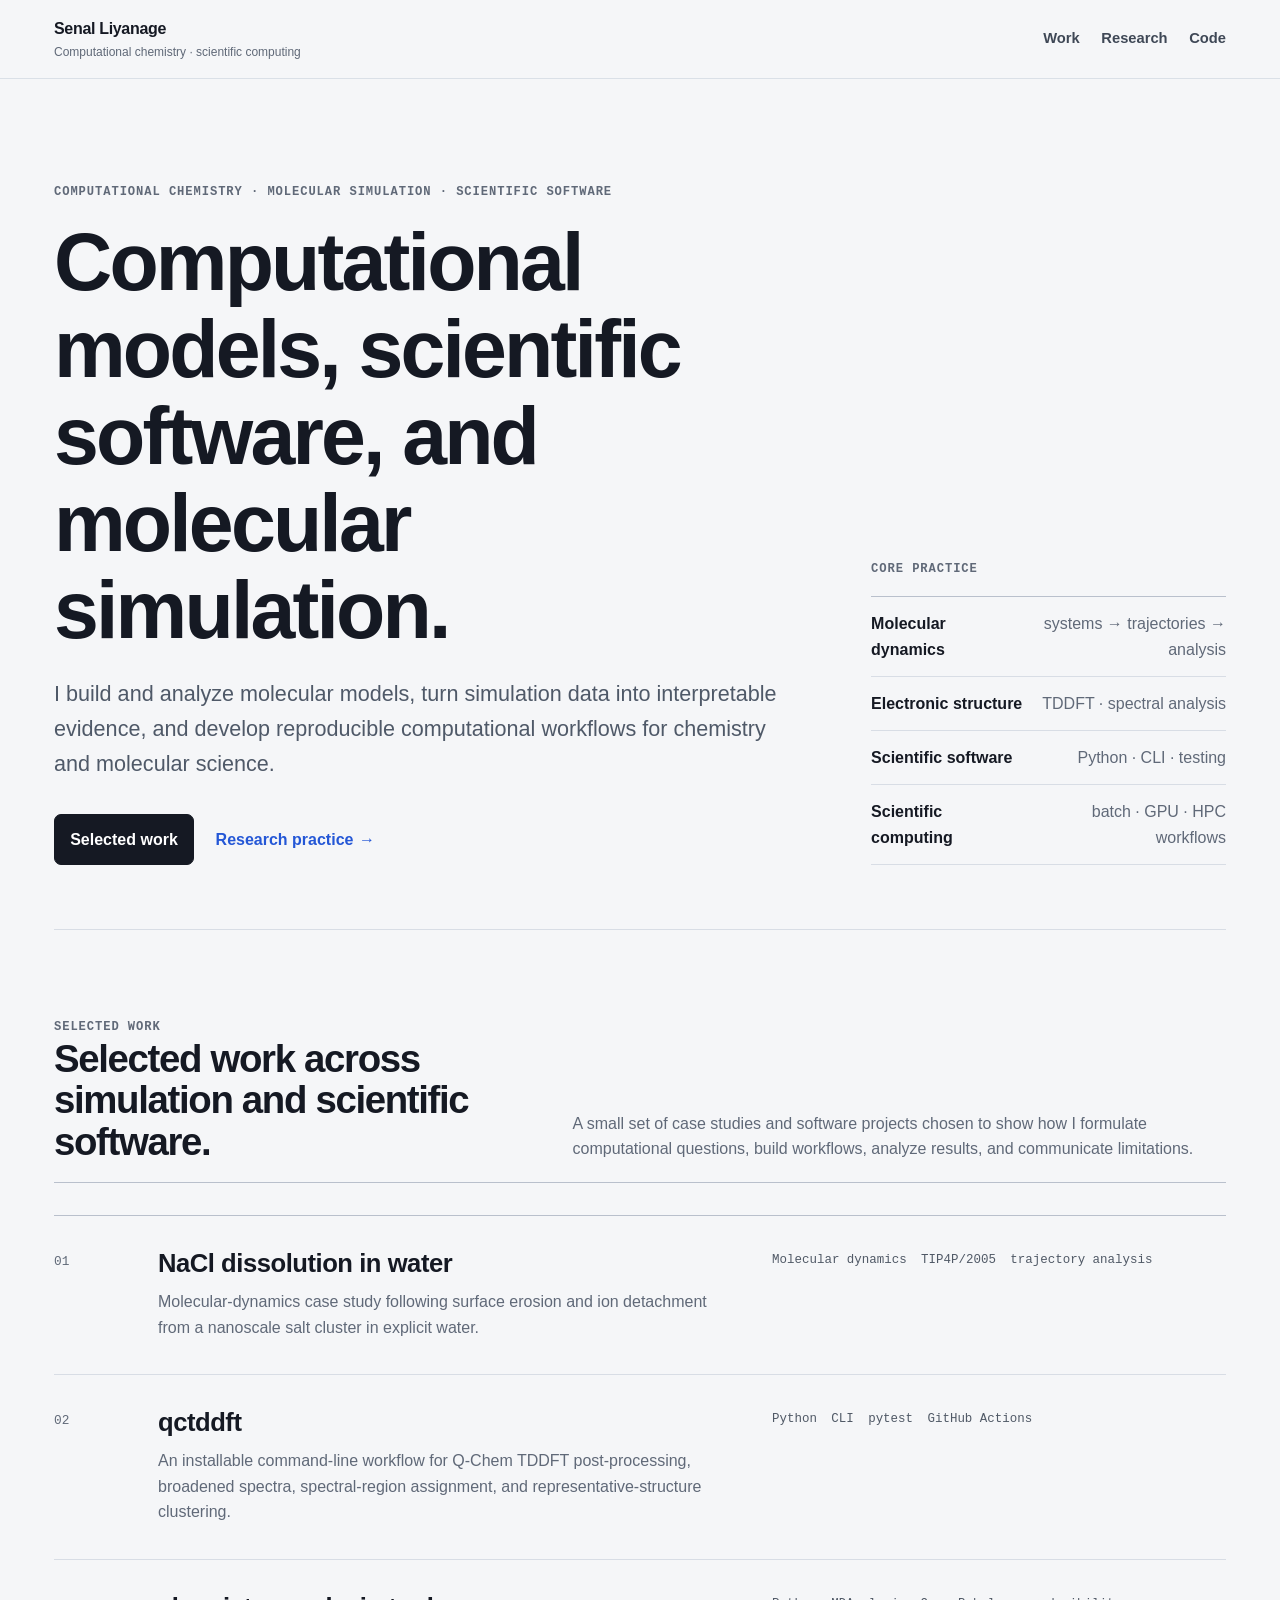
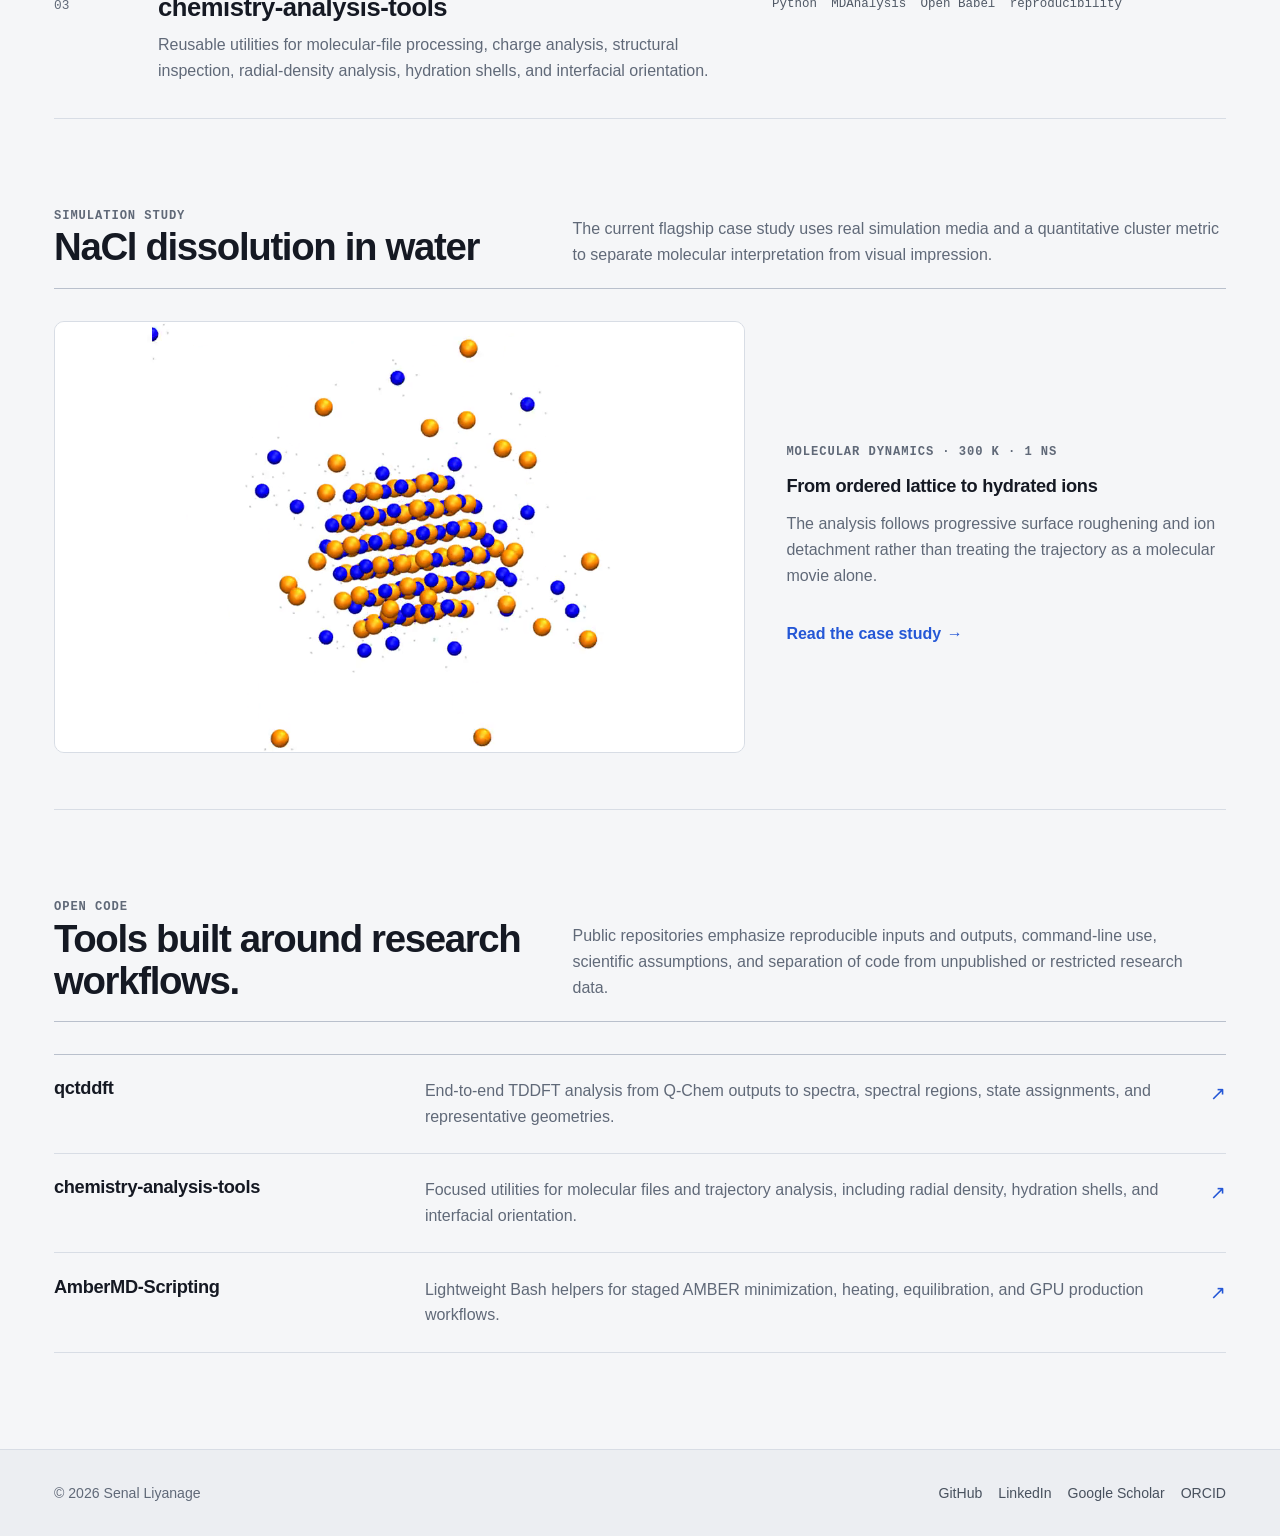
==== commit 33faebfb: "refine selected work framing" ====
--- a/index.html
+++ b/index.html
@@ -49,7 +49,7 @@
       <div class="section-heading">
         <div>
           <p class="eyebrow">Selected work</p>
-          <h2>Evidence, not a feed.</h2>
+          <h2>Selected work across simulation and scientific software.</h2>
         </div>
         <p>A small set of case studies and software projects chosen to show how I formulate computational questions, build workflows, analyze results, and communicate limitations.</p>
       </div>
--- a/assets/css/style.css
+++ b/assets/css/style.css
@@ -327,6 +327,8 @@
 }
 
 .feature-copy .eyebrow { margin-bottom: 0.8rem; }
+.feature-copy h2 a { color: var(--text); }
+.feature-copy h2 a:hover { color: var(--accent); }
 
 .feature-copy p {
   color: var(--muted);
@@ -453,6 +455,8 @@
   margin: 5rem auto 0;
 }
 
+.case-body .case-section { margin-top: 0; }
+
 .case-section {
   display: grid;
   grid-template-columns: 180px minmax(0, 1fr);
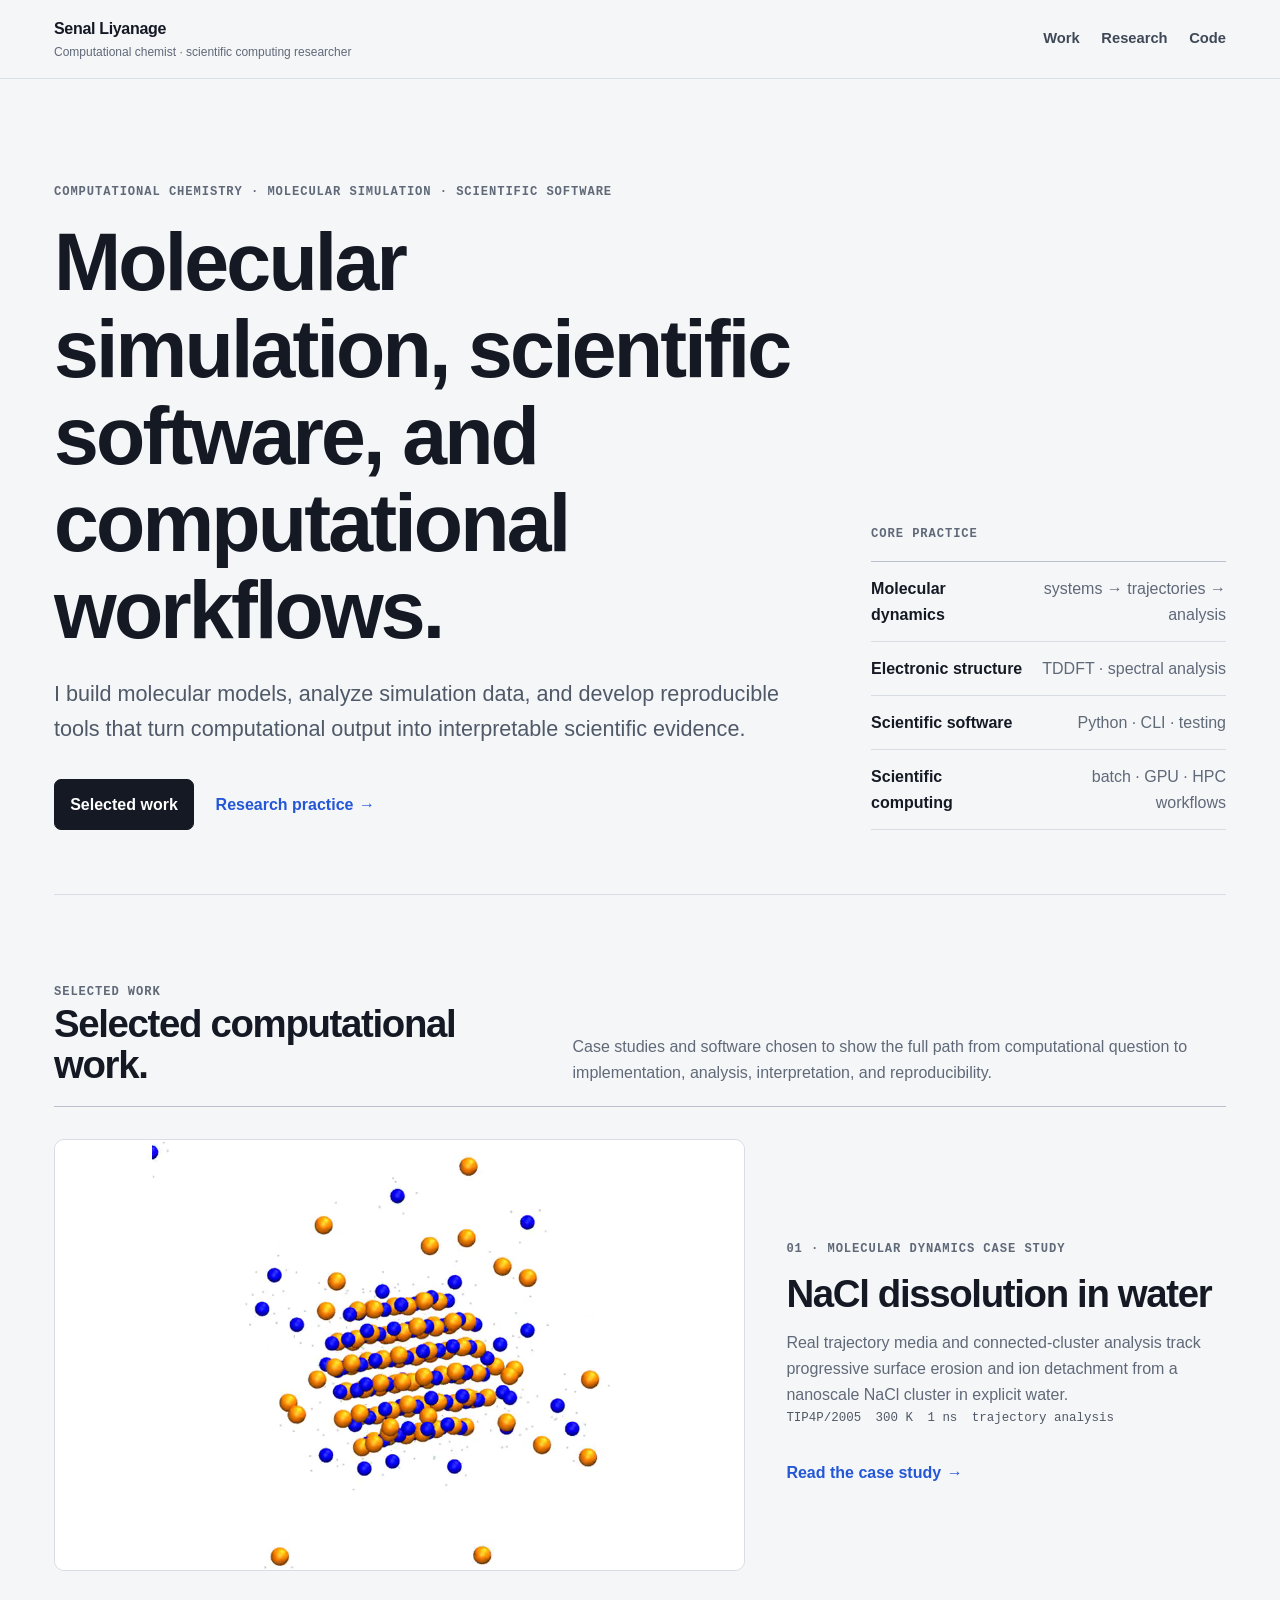
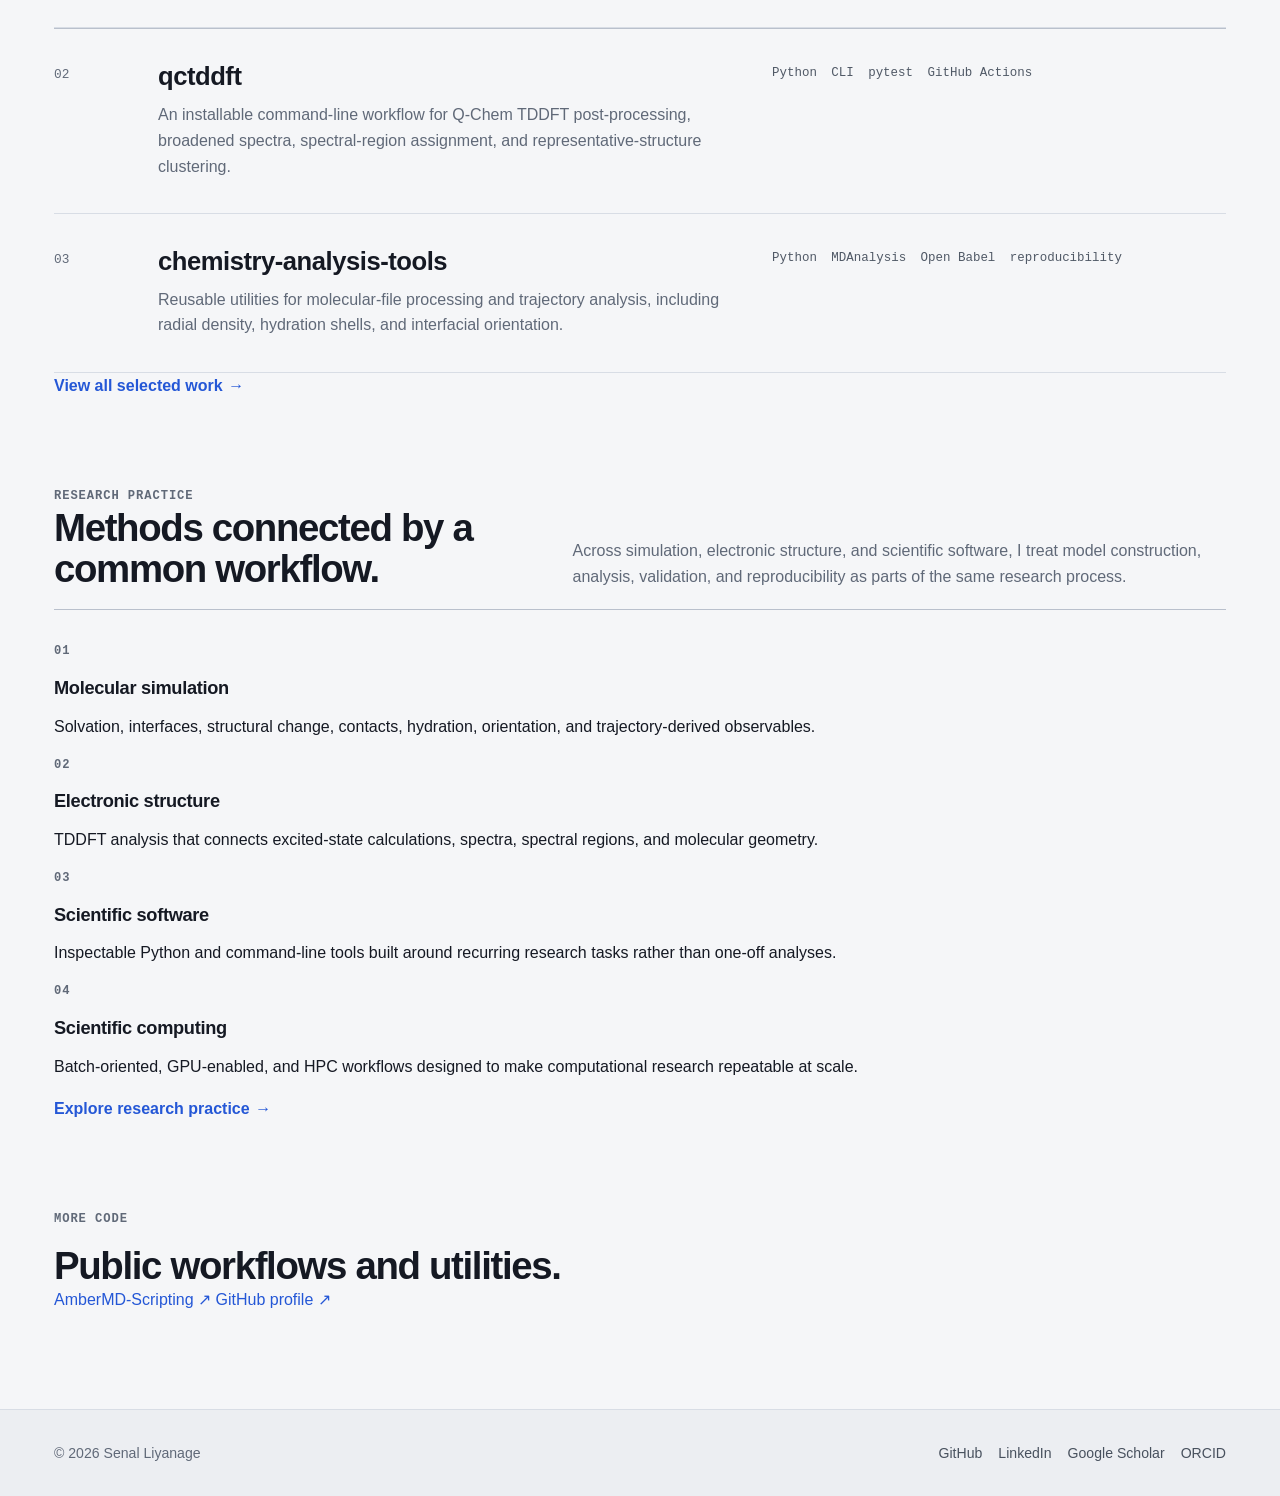
==== commit 631039eb: "tighten homepage hierarchy and remove duplicated sections" ====
--- a/index.html
+++ b/index.html
@@ -7,12 +7,12 @@
   <title>Senal Liyanage | Computational Chemistry & Scientific Computing</title>
   <link rel="stylesheet" href="assets/css/style.css">
 </head>
-<body>
+<body class="home-page">
   <header class="site-header">
     <div class="navbar">
       <div class="brand-block">
         <a class="brand" href="index.html">Senal Liyanage</a>
-        <div class="brand-subtitle">Computational chemistry · scientific computing</div>
+        <div class="brand-subtitle">Computational chemist · scientific computing researcher</div>
       </div>
       <nav aria-label="Primary navigation">
         <a href="projects.html">Work</a>
@@ -26,15 +26,15 @@
     <section class="hero home-hero">
       <div>
         <p class="eyebrow">Computational chemistry · molecular simulation · scientific software</p>
-        <h1>Computational models, scientific software, and molecular simulation.</h1>
-        <p class="lede">I build and analyze molecular models, turn simulation data into interpretable evidence, and develop reproducible computational workflows for chemistry and molecular science.</p>
+        <h1>Molecular simulation, scientific software, and computational workflows.</h1>
+        <p class="lede">I build molecular models, analyze simulation data, and develop reproducible tools that turn computational output into interpretable scientific evidence.</p>
         <div class="hero-actions">
           <a class="button" href="projects.html">Selected work</a>
           <a class="text-link" href="research.html">Research practice</a>
         </div>
       </div>
 
-      <div>
+      <aside class="hero-practice" aria-label="Core practice">
         <p class="eyebrow">Core practice</p>
         <ul class="capability-list">
           <li><span>Molecular dynamics</span><span>systems → trajectories → analysis</span></li>
@@ -42,32 +42,39 @@
           <li><span>Scientific software</span><span>Python · CLI · testing</span></li>
           <li><span>Scientific computing</span><span>batch · GPU · HPC workflows</span></li>
         </ul>
-      </div>
+      </aside>
     </section>
 
-    <section>
+    <section class="home-selected-work">
       <div class="section-heading">
         <div>
           <p class="eyebrow">Selected work</p>
-          <h2>Selected work across simulation and scientific software.</h2>
+          <h2>Selected computational work.</h2>
         </div>
-        <p>A small set of case studies and software projects chosen to show how I formulate computational questions, build workflows, analyze results, and communicate limitations.</p>
+        <p>Case studies and software chosen to show the full path from computational question to implementation, analysis, interpretation, and reproducibility.</p>
       </div>
 
-      <div class="work-list">
-        <article class="work-row">
-          <div class="work-index">01</div>
-          <div>
-            <h3><a href="projects/salt-dissolution/">NaCl dissolution in water</a></h3>
-            <p>Molecular-dynamics case study following surface erosion and ion detachment from a nanoscale salt cluster in explicit water.</p>
-          </div>
+      <div class="feature-work home-feature">
+        <a class="feature-media" href="projects/salt-dissolution/" aria-label="Open NaCl dissolution case study">
+          <img src="assets/projects/salt-dissolution/project002_300K_nacl_dissolution_square_poster.png" alt="Molecular simulation view of a nanoscale salt cluster in water">
+        </a>
+        <div class="feature-copy">
+          <p class="eyebrow">01 · Molecular dynamics case study</p>
+          <h2><a href="projects/salt-dissolution/">NaCl dissolution in water</a></h2>
+          <p>Real trajectory media and connected-cluster analysis track progressive surface erosion and ion detachment from a nanoscale NaCl cluster in explicit water.</p>
           <div class="work-meta">
-            <span>Molecular dynamics</span>
             <span>TIP4P/2005</span>
+            <span>300 K</span>
+            <span>1 ns</span>
             <span>trajectory analysis</span>
           </div>
-        </article>
+          <div class="link-row">
+            <a class="text-link" href="projects/salt-dissolution/">Read the case study</a>
+          </div>
+        </div>
+      </div>
 
+      <div class="work-list home-work-list">
         <article class="work-row">
           <div class="work-index">02</div>
           <div>
@@ -86,7 +93,7 @@
           <div class="work-index">03</div>
           <div>
             <h3><a href="https://github.com/senal-liyanage/chemistry-analysis-tools">chemistry-analysis-tools</a></h3>
-            <p>Reusable utilities for molecular-file processing, charge analysis, structural inspection, radial-density analysis, hydration shells, and interfacial orientation.</p>
+            <p>Reusable utilities for molecular-file processing and trajectory analysis, including radial density, hydration shells, and interfacial orientation.</p>
           </div>
           <div class="work-meta">
             <span>Python</span>
@@ -96,57 +103,57 @@
           </div>
         </article>
       </div>
+
+      <div class="section-end-link">
+        <a class="text-link" href="projects.html">View all selected work</a>
+      </div>
     </section>
 
     <section>
       <div class="section-heading">
         <div>
-          <p class="eyebrow">Simulation study</p>
-          <h2>NaCl dissolution in water</h2>
+          <p class="eyebrow">Research practice</p>
+          <h2>Methods connected by a common workflow.</h2>
         </div>
-        <p>The current flagship case study uses real simulation media and a quantitative cluster metric to separate molecular interpretation from visual impression.</p>
+        <p>Across simulation, electronic structure, and scientific software, I treat model construction, analysis, validation, and reproducibility as parts of the same research process.</p>
       </div>
 
-      <div class="feature-work">
-        <a class="feature-media" href="projects/salt-dissolution/" aria-label="Open NaCl dissolution case study">
-          <img src="assets/projects/salt-dissolution/project002_300K_nacl_dissolution_square_poster.png" alt="Molecular simulation view of a nanoscale salt cluster in water">
-        </a>
-        <div class="feature-copy">
-          <p class="eyebrow">Molecular dynamics · 300 K · 1 ns</p>
-          <h3>From ordered lattice to hydrated ions</h3>
-          <p>The analysis follows progressive surface roughening and ion detachment rather than treating the trajectory as a molecular movie alone.</p>
-          <div class="link-row">
-            <a class="text-link" href="projects/salt-dissolution/">Read the case study</a>
-          </div>
-        </div>
+      <div class="practice-grid">
+        <article>
+          <p class="eyebrow">01</p>
+          <h3>Molecular simulation</h3>
+          <p>Solvation, interfaces, structural change, contacts, hydration, orientation, and trajectory-derived observables.</p>
+        </article>
+        <article>
+          <p class="eyebrow">02</p>
+          <h3>Electronic structure</h3>
+          <p>TDDFT analysis that connects excited-state calculations, spectra, spectral regions, and molecular geometry.</p>
+        </article>
+        <article>
+          <p class="eyebrow">03</p>
+          <h3>Scientific software</h3>
+          <p>Inspectable Python and command-line tools built around recurring research tasks rather than one-off analyses.</p>
+        </article>
+        <article>
+          <p class="eyebrow">04</p>
+          <h3>Scientific computing</h3>
+          <p>Batch-oriented, GPU-enabled, and HPC workflows designed to make computational research repeatable at scale.</p>
+        </article>
+      </div>
+
+      <div class="section-end-link">
+        <a class="text-link" href="research.html">Explore research practice</a>
       </div>
     </section>
 
-    <section id="code">
-      <div class="section-heading">
-        <div>
-          <p class="eyebrow">Open code</p>
-          <h2>Tools built around research workflows.</h2>
-        </div>
-        <p>Public repositories emphasize reproducible inputs and outputs, command-line use, scientific assumptions, and separation of code from unpublished or restricted research data.</p>
+    <section class="home-code-strip">
+      <div>
+        <p class="eyebrow">More code</p>
+        <h2>Public workflows and utilities.</h2>
       </div>
-
-      <div class="repo-list">
-        <article class="repo-row">
-          <h3><a href="https://github.com/senal-liyanage/qctddft">qctddft</a></h3>
-          <p>End-to-end TDDFT analysis from Q-Chem outputs to spectra, spectral regions, state assignments, and representative geometries.</p>
-          <a class="repo-arrow" href="https://github.com/senal-liyanage/qctddft" aria-label="Open qctddft on GitHub">↗</a>
-        </article>
-        <article class="repo-row">
-          <h3><a href="https://github.com/senal-liyanage/chemistry-analysis-tools">chemistry-analysis-tools</a></h3>
-          <p>Focused utilities for molecular files and trajectory analysis, including radial density, hydration shells, and interfacial orientation.</p>
-          <a class="repo-arrow" href="https://github.com/senal-liyanage/chemistry-analysis-tools" aria-label="Open chemistry-analysis-tools on GitHub">↗</a>
-        </article>
-        <article class="repo-row">
-          <h3><a href="https://github.com/senal-liyanage/AmberMD-Scripting">AmberMD-Scripting</a></h3>
-          <p>Lightweight Bash helpers for staged AMBER minimization, heating, equilibration, and GPU production workflows.</p>
-          <a class="repo-arrow" href="https://github.com/senal-liyanage/AmberMD-Scripting" aria-label="Open AmberMD-Scripting on GitHub">↗</a>
-        </article>
+      <div class="home-code-links">
+        <a href="https://github.com/senal-liyanage/AmberMD-Scripting">AmberMD-Scripting ↗</a>
+        <a href="https://github.com/senal-liyanage">GitHub profile ↗</a>
       </div>
     </section>
   </main>
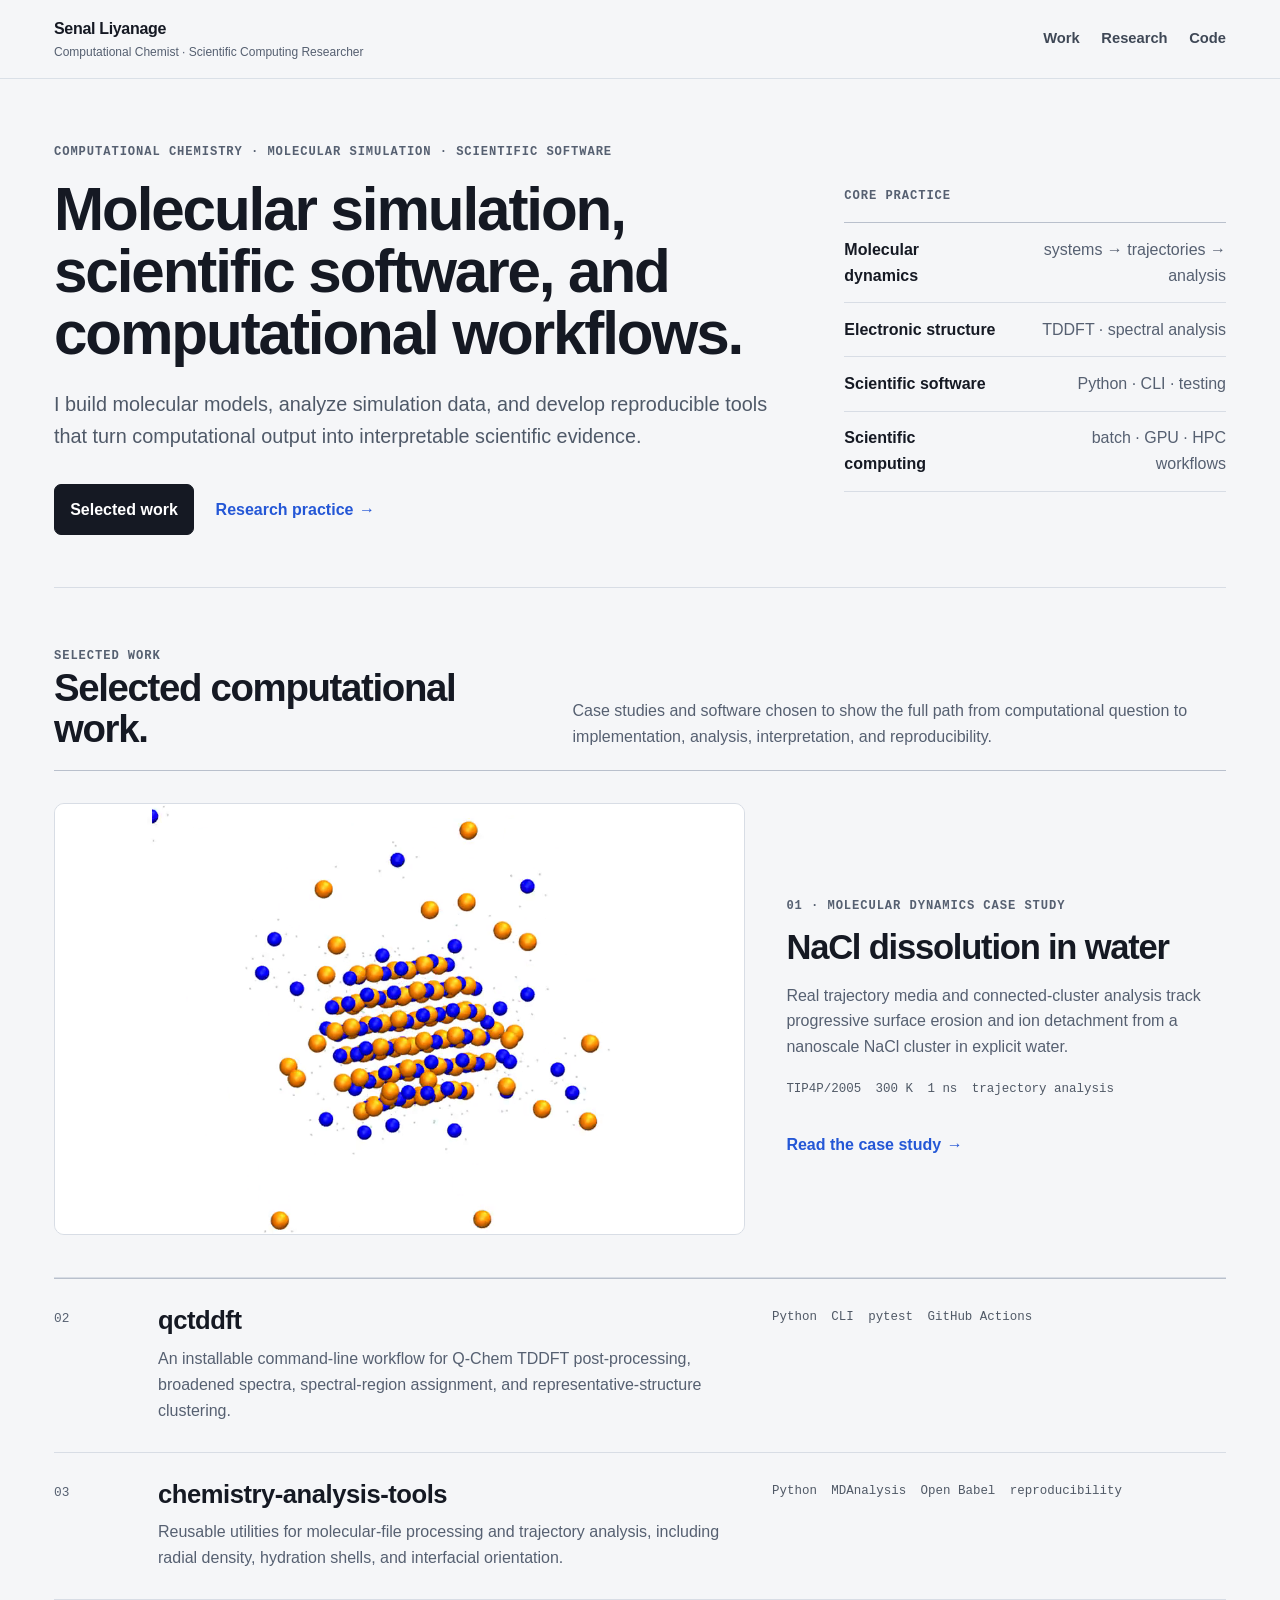
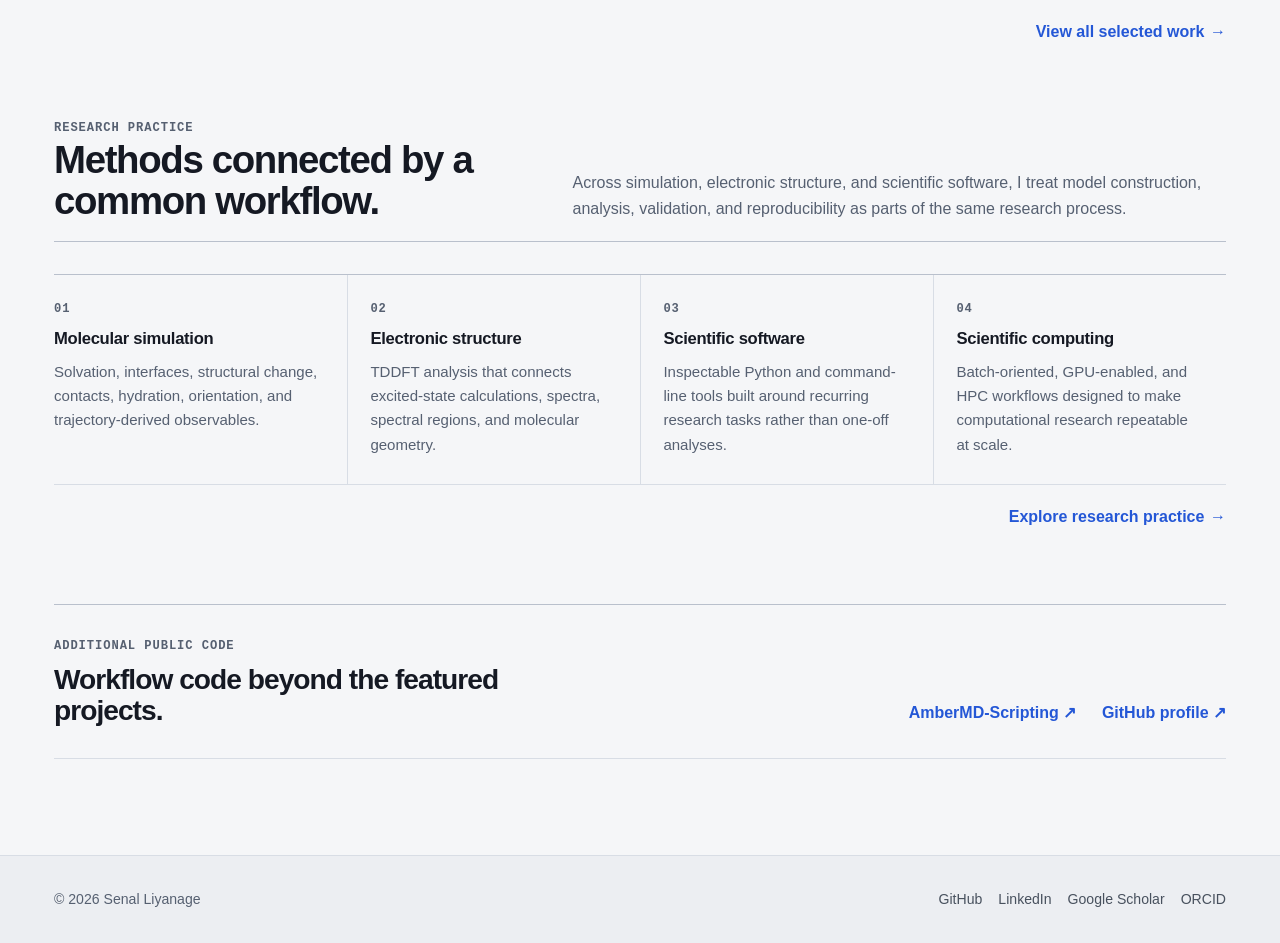
==== commit 1535276b: "polish homepage role and code labels" ====
--- a/index.html
+++ b/index.html
@@ -12,7 +12,7 @@
     <div class="navbar">
       <div class="brand-block">
         <a class="brand" href="index.html">Senal Liyanage</a>
-        <div class="brand-subtitle">Computational chemist · scientific computing researcher</div>
+        <div class="brand-subtitle">Computational Chemist · Scientific Computing Researcher</div>
       </div>
       <nav aria-label="Primary navigation">
         <a href="projects.html">Work</a>
@@ -148,8 +148,8 @@
 
     <section class="home-code-strip">
       <div>
-        <p class="eyebrow">More code</p>
-        <h2>Public workflows and utilities.</h2>
+        <p class="eyebrow">Additional public code</p>
+        <h2>Workflow code beyond the featured projects.</h2>
       </div>
       <div class="home-code-links">
         <a href="https://github.com/senal-liyanage/AmberMD-Scripting">AmberMD-Scripting ↗</a>
--- a/assets/css/style.css
+++ b/assets/css/style.css
@@ -2,7 +2,7 @@
   --bg: #f5f6f8;
   --surface: #ffffff;
   --text: #151923;
-  --muted: #606978;
+  --muted: #566071;
   --line: #d8dde5;
   --line-strong: #b9c0cc;
   --accent: #2457d6;
@@ -665,3 +665,184 @@
 
   .footer-inner { flex-direction: column; }
 }
+
+
+/* Homepage second pass */
+.home-page .home-hero {
+  padding: 4rem 0 3.25rem;
+  grid-template-columns: minmax(0, 1.18fr) minmax(320px, 0.62fr);
+  gap: 4rem;
+  align-items: center;
+}
+
+.home-page .home-hero h1 {
+  max-width: 850px;
+  font-size: clamp(2.85rem, 4.7vw, 4.55rem);
+  line-height: 1.03;
+}
+
+.home-page .home-hero .lede {
+  max-width: 760px;
+  font-size: clamp(1.06rem, 1.55vw, 1.24rem);
+}
+
+.hero-practice {
+  align-self: center;
+}
+
+.home-page section:not(.hero) {
+  margin-top: 4.6rem;
+}
+
+.home-selected-work {
+  margin-top: 3.7rem !important;
+}
+
+.home-feature {
+  padding-bottom: 2.6rem;
+}
+
+.home-feature .feature-copy h2 {
+  font-size: clamp(1.85rem, 2.7vw, 2.55rem);
+}
+
+.home-feature .work-meta {
+  margin-top: 1.2rem;
+}
+
+.home-work-list {
+  margin-top: 0;
+}
+
+.home-work-list .work-row {
+  padding: 1.75rem 0;
+}
+
+.section-end-link {
+  display: flex;
+  justify-content: flex-end;
+  margin-top: 1.2rem;
+}
+
+.practice-grid {
+  display: grid;
+  grid-template-columns: repeat(4, minmax(0, 1fr));
+  border-top: 1px solid var(--line-strong);
+  border-bottom: 1px solid var(--line);
+}
+
+.practice-grid article {
+  padding: 1.55rem 1.4rem 1.7rem 0;
+}
+
+.practice-grid article + article {
+  padding-left: 1.4rem;
+  border-left: 1px solid var(--line);
+}
+
+.practice-grid .eyebrow {
+  margin-bottom: 0.65rem;
+}
+
+.practice-grid h3 {
+  font-size: 1.04rem;
+}
+
+.practice-grid p:last-child {
+  margin: 0.7rem 0 0;
+  color: var(--muted);
+  font-size: 0.94rem;
+}
+
+.home-code-strip {
+  display: grid;
+  grid-template-columns: minmax(260px, 0.7fr) minmax(0, 1fr);
+  gap: 3rem;
+  align-items: end;
+  padding: 2rem 0;
+  border-top: 1px solid var(--line-strong);
+  border-bottom: 1px solid var(--line);
+}
+
+.home-code-strip .eyebrow {
+  margin-bottom: 0.55rem;
+}
+
+.home-code-strip h2 {
+  font-size: clamp(1.5rem, 2.2vw, 2rem);
+}
+
+.home-code-links {
+  display: flex;
+  justify-content: flex-end;
+  gap: 1rem 1.6rem;
+  flex-wrap: wrap;
+}
+
+.home-code-links a {
+  font-weight: 700;
+}
+
+@media (max-width: 900px) {
+  .home-page .home-hero {
+    grid-template-columns: 1fr;
+    gap: 2.5rem;
+  }
+
+  .practice-grid {
+    grid-template-columns: repeat(2, minmax(0, 1fr));
+  }
+
+  .practice-grid article:nth-child(3) {
+    border-left: 0;
+    border-top: 1px solid var(--line);
+    padding-left: 0;
+  }
+
+  .practice-grid article:nth-child(4) {
+    border-top: 1px solid var(--line);
+  }
+
+  .home-code-strip {
+    grid-template-columns: 1fr;
+    gap: 1.2rem;
+  }
+
+  .home-code-links {
+    justify-content: flex-start;
+  }
+}
+
+@media (max-width: 680px) {
+  .home-page .home-hero {
+    padding: 3.3rem 0 2.7rem;
+  }
+
+  .home-page .home-hero h1 {
+    font-size: clamp(2.45rem, 11.5vw, 3.4rem);
+  }
+
+  .home-page section:not(.hero) {
+    margin-top: 3.7rem;
+  }
+
+  .practice-grid {
+    grid-template-columns: 1fr;
+  }
+
+  .practice-grid article,
+  .practice-grid article + article,
+  .practice-grid article:nth-child(3) {
+    padding: 1.3rem 0;
+    border-left: 0;
+    border-top: 1px solid var(--line);
+  }
+
+  .practice-grid article:first-child {
+    border-top: 0;
+  }
+
+  .section-end-link {
+    justify-content: flex-start;
+  }
+}
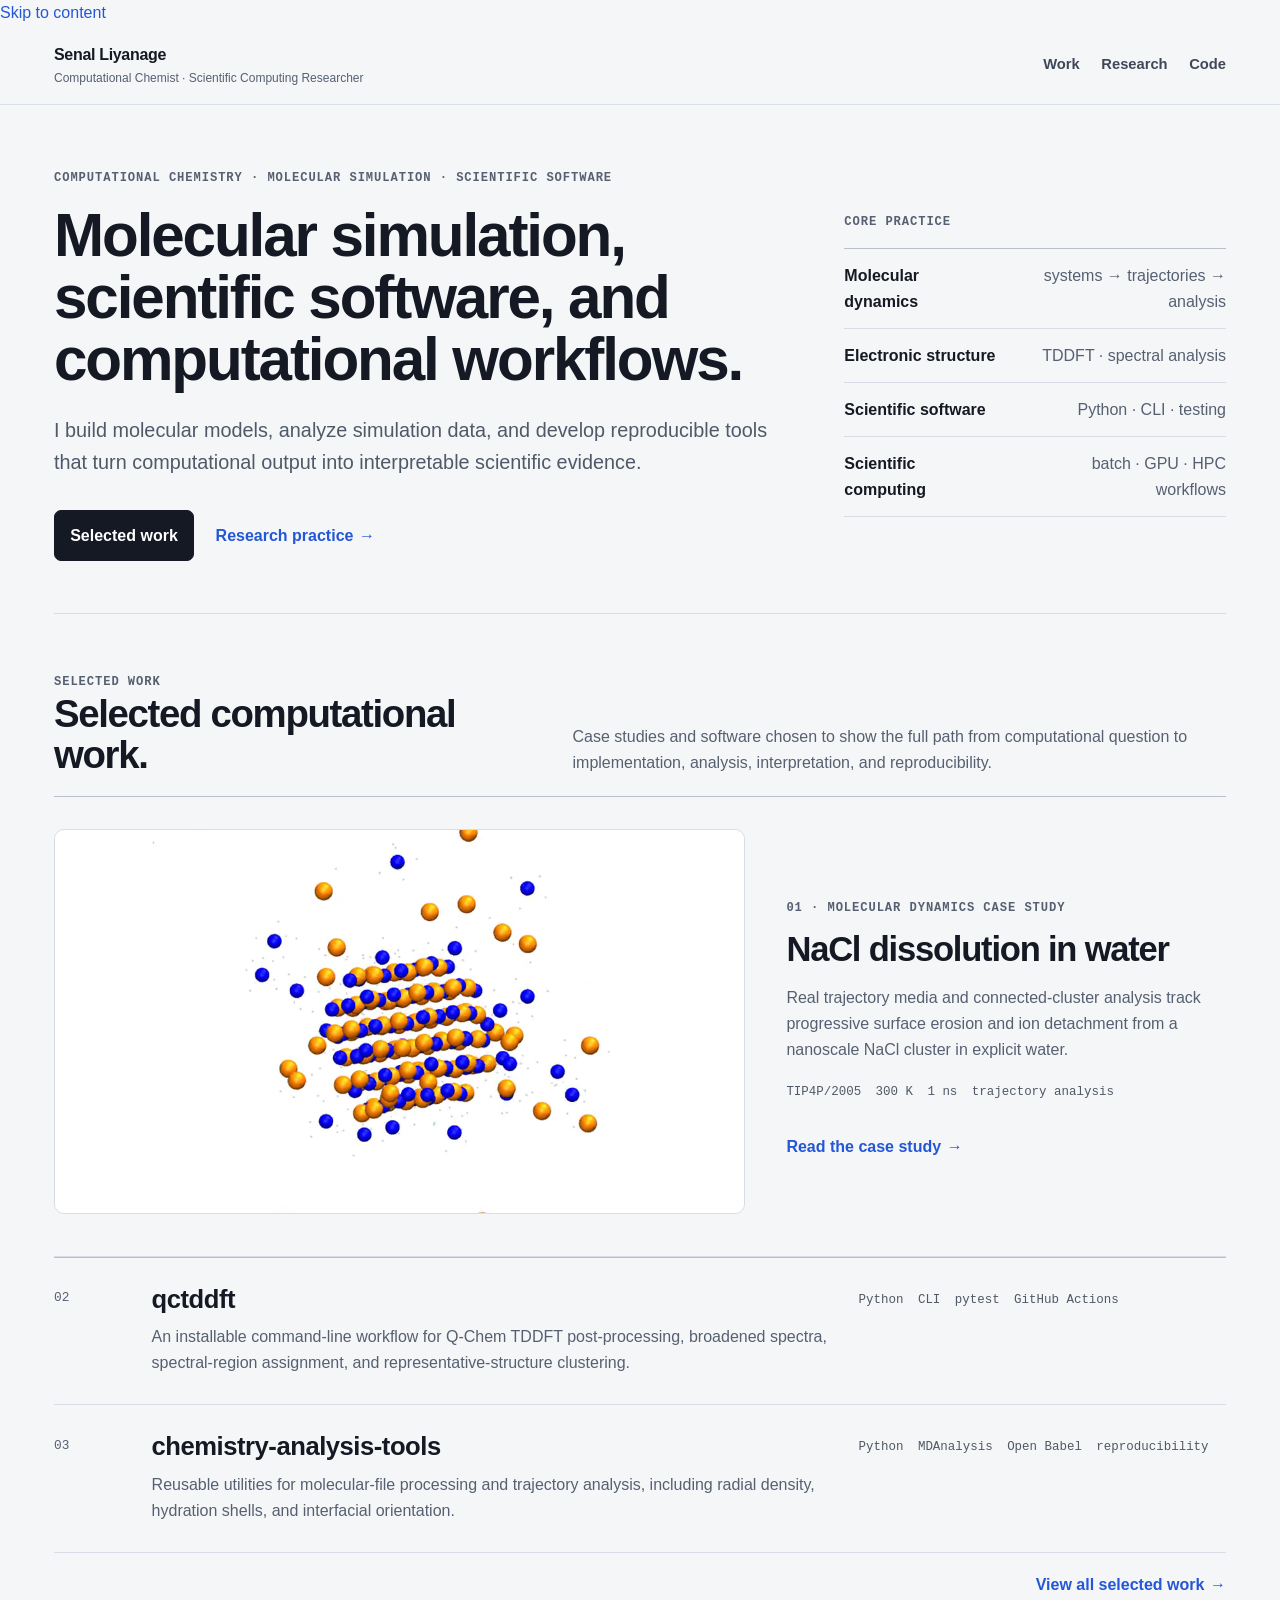
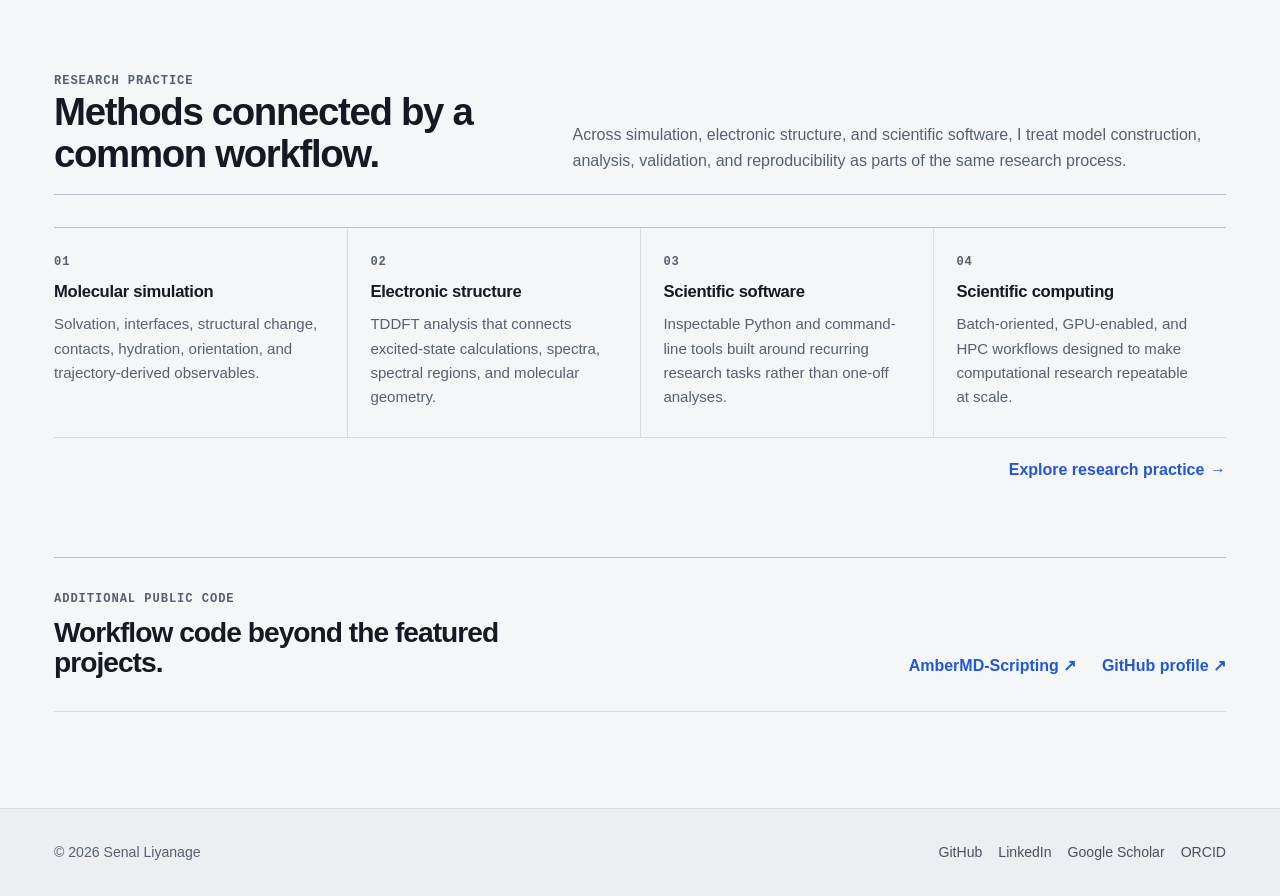
==== commit 892e3780: "standardize navigation accessibility and footer links" ====
--- a/index.html
+++ b/index.html
@@ -8,6 +8,7 @@
   <link rel="stylesheet" href="assets/css/style.css">
 </head>
 <body class="home-page">
+  <a class="skip-link" href="#main-content">Skip to content</a>
   <header class="site-header">
     <div class="navbar">
       <div class="brand-block">
@@ -22,7 +23,7 @@
     </div>
   </header>
 
-  <main>
+  <main id="main-content">
     <section class="hero home-hero">
       <div>
         <p class="eyebrow">Computational chemistry · molecular simulation · scientific software</p>
--- a/assets/css/style.css
+++ b/assets/css/style.css
@@ -846,3 +846,397 @@
     justify-content: flex-start;
   }
 }
+
+
+/* Homepage final polish */
+.home-feature .feature-media img {
+  aspect-ratio: 16 / 8.9;
+}
+
+.home-work-list .work-row {
+  grid-template-columns: 72px minmax(0, 1.15fr) minmax(220px, 0.62fr);
+  gap: 1.6rem;
+}
+
+.home-work-list .work-meta {
+  padding-top: 0.25rem;
+}
+
+@media (max-width: 900px) {
+  .home-work-list .work-row {
+    grid-template-columns: 48px 1fr;
+  }
+
+  .home-work-list .work-row .work-meta {
+    grid-column: 2;
+    padding-top: 0;
+  }
+}
+
+
+/* Work page second pass */
+.work-page .work-hero {
+  padding: 4.2rem 0 3rem;
+}
+
+.work-page .work-hero h1 {
+  max-width: 900px;
+  font-size: clamp(2.75rem, 4.4vw, 4.35rem);
+  line-height: 1.03;
+}
+
+.work-page .work-hero .lede {
+  max-width: 760px;
+  font-size: clamp(1.05rem, 1.55vw, 1.2rem);
+}
+
+.work-page section:not(.hero) {
+  margin-top: 4.6rem;
+}
+
+.work-feature-section {
+  margin-top: 3.6rem !important;
+}
+
+.work-feature .feature-media img {
+  aspect-ratio: 16 / 9.1;
+}
+
+.work-feature-meta {
+  margin-top: 1.2rem;
+}
+
+.study-row {
+  display: grid;
+  grid-template-columns: minmax(0, 1fr) minmax(220px, 0.52fr) auto;
+  gap: 2rem;
+  align-items: start;
+  padding: 1.6rem 0;
+  border-top: 1px solid var(--line-strong);
+  border-bottom: 1px solid var(--line);
+}
+
+.study-row h3 a {
+  color: var(--text);
+}
+
+.study-row h3 a:hover {
+  color: var(--accent);
+}
+
+.study-row p {
+  max-width: 680px;
+  margin: 0.65rem 0 0;
+  color: var(--muted);
+}
+
+.study-row .text-link {
+  white-space: nowrap;
+}
+
+.work-repo-row {
+  grid-template-columns: minmax(260px, 0.52fr) minmax(0, 1fr) auto;
+  gap: 2rem;
+}
+
+.work-repo-row h3 {
+  margin-bottom: 0.6rem;
+}
+
+.repo-meta {
+  gap: 0.35rem 0.75rem;
+}
+
+.portfolio-note {
+  max-width: 920px;
+  margin: 1.5rem 0 0;
+  padding-top: 1.2rem;
+  border-top: 1px solid var(--line);
+  color: var(--muted);
+  font-size: 0.9rem;
+}
+
+@media (max-width: 900px) {
+  .study-row {
+    grid-template-columns: 1fr;
+    gap: 1rem;
+  }
+
+  .work-repo-row {
+    grid-template-columns: 1fr auto;
+  }
+
+  .work-repo-row > p {
+    grid-column: 1 / -1;
+  }
+}
+
+@media (max-width: 680px) {
+  .work-page .work-hero {
+    padding: 3.3rem 0 2.6rem;
+  }
+
+  .work-page .work-hero h1 {
+    font-size: clamp(2.4rem, 11vw, 3.35rem);
+  }
+
+  .work-page section:not(.hero) {
+    margin-top: 3.8rem;
+  }
+}
+
+
+/* NaCl case-study polish */
+.salt-case-page .case-hero {
+  padding: 4.2rem 0 2.65rem;
+}
+
+.salt-case-page .breadcrumb {
+  margin-bottom: 1.35rem;
+}
+
+.salt-case-page .case-meta {
+  margin-top: 2.35rem;
+}
+
+.case-role-meta {
+  display: grid;
+  grid-template-columns: 145px minmax(0, 1fr);
+  gap: 1.2rem;
+  align-items: center;
+  padding: 0.9rem 0;
+  border-bottom: 1px solid var(--line);
+}
+
+.case-role-meta strong {
+  font-size: 0.94rem;
+}
+
+.case-video-stage {
+  max-width: 1050px;
+  margin-left: auto;
+  margin-right: auto;
+}
+
+.case-video-stage .simulation-video {
+  max-height: 68vh;
+}
+
+.case-disclosure {
+  margin-top: 1.2rem !important;
+  color: var(--muted);
+  font-size: 0.92rem;
+}
+
+@media (max-width: 680px) {
+  .salt-case-page .case-hero {
+    padding: 3.3rem 0 2.35rem;
+  }
+
+  .case-role-meta {
+    grid-template-columns: 1fr;
+    gap: 0.25rem;
+  }
+
+  .case-video-stage .simulation-video {
+    max-height: none;
+  }
+}
+
+
+/* Research page evidence-first refactor */
+.research-page .research-hero {
+  padding: 4.2rem 0 3rem;
+}
+
+.research-page .research-hero h1 {
+  max-width: 900px;
+  font-size: clamp(2.8rem, 4.5vw, 4.45rem);
+  line-height: 1.03;
+}
+
+.research-page .research-hero .lede {
+  max-width: 900px;
+  font-size: clamp(1.05rem, 1.55vw, 1.22rem);
+}
+
+.research-page section:not(.hero) {
+  margin-top: 4.8rem;
+}
+
+.research-directions-section {
+  margin-top: 3.8rem !important;
+}
+
+.research-directions .research-program {
+  padding: 2.35rem 0;
+}
+
+.evidence-links {
+  display: flex;
+  flex-wrap: wrap;
+  gap: 0.7rem 1.35rem;
+  margin-top: 1.15rem;
+}
+
+.infrastructure-grid {
+  display: grid;
+  grid-template-columns: repeat(2, minmax(0, 1fr));
+  border-top: 1px solid var(--line-strong);
+  border-bottom: 1px solid var(--line);
+}
+
+.infrastructure-grid article {
+  padding: 1.8rem 2rem 1.9rem 0;
+}
+
+.infrastructure-grid article + article {
+  padding-left: 2rem;
+  border-left: 1px solid var(--line);
+}
+
+.infrastructure-grid h3 {
+  font-size: 1.18rem;
+}
+
+.infrastructure-grid p:not(.eyebrow) {
+  margin: 0.8rem 0 0;
+  color: var(--muted);
+}
+
+.infrastructure-grid .link-row {
+  margin-top: 1.15rem;
+}
+
+.publication-list {
+  border-top: 1px solid var(--line-strong);
+}
+
+.publication-row {
+  display: grid;
+  grid-template-columns: 72px minmax(0, 1fr) auto;
+  gap: 1.5rem;
+  align-items: start;
+  padding: 1.55rem 0;
+  border-bottom: 1px solid var(--line);
+}
+
+.publication-year {
+  padding-top: 0.1rem;
+  color: var(--muted);
+  font-family: ui-monospace, SFMono-Regular, Menlo, Consolas, monospace;
+  font-size: 0.8rem;
+}
+
+.publication-row h3 {
+  max-width: 930px;
+  font-size: 1.06rem;
+  line-height: 1.28;
+  letter-spacing: -0.015em;
+}
+
+.publication-row h3 a {
+  color: var(--text);
+}
+
+.publication-row h3 a:hover {
+  color: var(--accent);
+}
+
+.publication-meta {
+  margin: 0.45rem 0 0;
+  color: #414a58;
+  font-size: 0.9rem;
+}
+
+.publication-note {
+  max-width: 900px;
+  margin: 0.45rem 0 0;
+  color: var(--muted);
+  font-size: 0.92rem;
+}
+
+.publication-record-links {
+  display: flex;
+  flex-wrap: wrap;
+  justify-content: flex-end;
+  gap: 1rem 1.5rem;
+  margin-top: 1.3rem;
+}
+
+@media (max-width: 900px) {
+  .infrastructure-grid {
+    grid-template-columns: 1fr;
+  }
+
+  .infrastructure-grid article,
+  .infrastructure-grid article + article {
+    padding: 1.5rem 0;
+    border-left: 0;
+  }
+
+  .infrastructure-grid article + article {
+    border-top: 1px solid var(--line);
+  }
+}
+
+@media (max-width: 680px) {
+  .research-page .research-hero {
+    padding: 3.3rem 0 2.6rem;
+  }
+
+  .research-page .research-hero h1 {
+    font-size: clamp(2.4rem, 11vw, 3.35rem);
+  }
+
+  .research-page section:not(.hero) {
+    margin-top: 3.8rem;
+  }
+
+  .publication-row {
+    grid-template-columns: 46px minmax(0, 1fr);
+    gap: 1rem;
+  }
+
+  .publication-row .repo-arrow {
+    grid-column: 2;
+  }
+
+  .publication-record-links {
+    justify-content: flex-start;
+  }
+}
+
+
+/* Water visualization case-study polish */
+.water-case-page .case-hero {
+  padding: 4.2rem 0 2.65rem;
+}
+
+.water-case-page .breadcrumb {
+  margin-bottom: 1.35rem;
+}
+
+.water-case-page .case-meta {
+  margin-top: 2.35rem;
+}
+
+.water-visual-stage {
+  max-width: 930px;
+  margin-left: auto;
+  margin-right: auto;
+}
+
+.water-visual-stage .canvas-shell {
+  padding: 0.8rem;
+}
+
+.water-visual-stage .canvas-shell canvas {
+  width: min(100%, 800px);
+}
+
+@media (max-width: 680px) {
+  .water-case-page .case-hero {
+    padding: 3.3rem 0 2.35rem;
+  }
+}
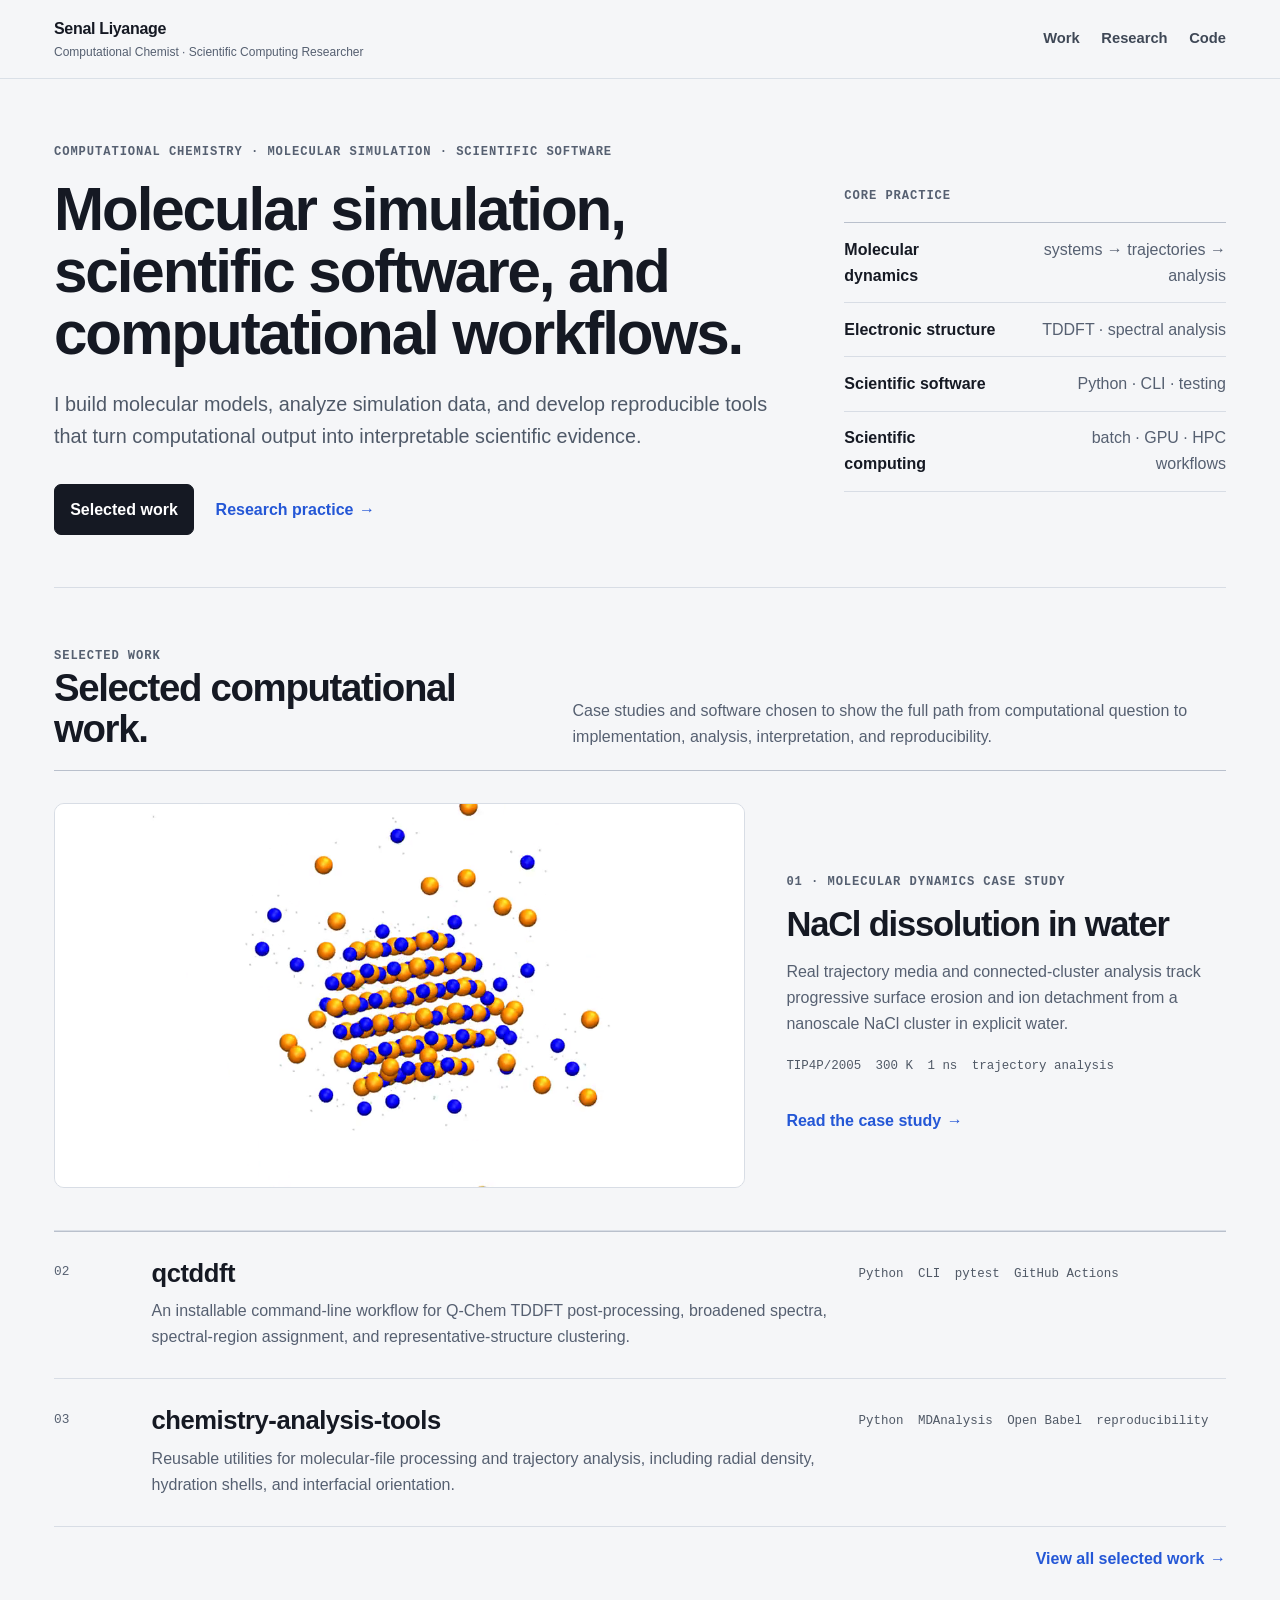
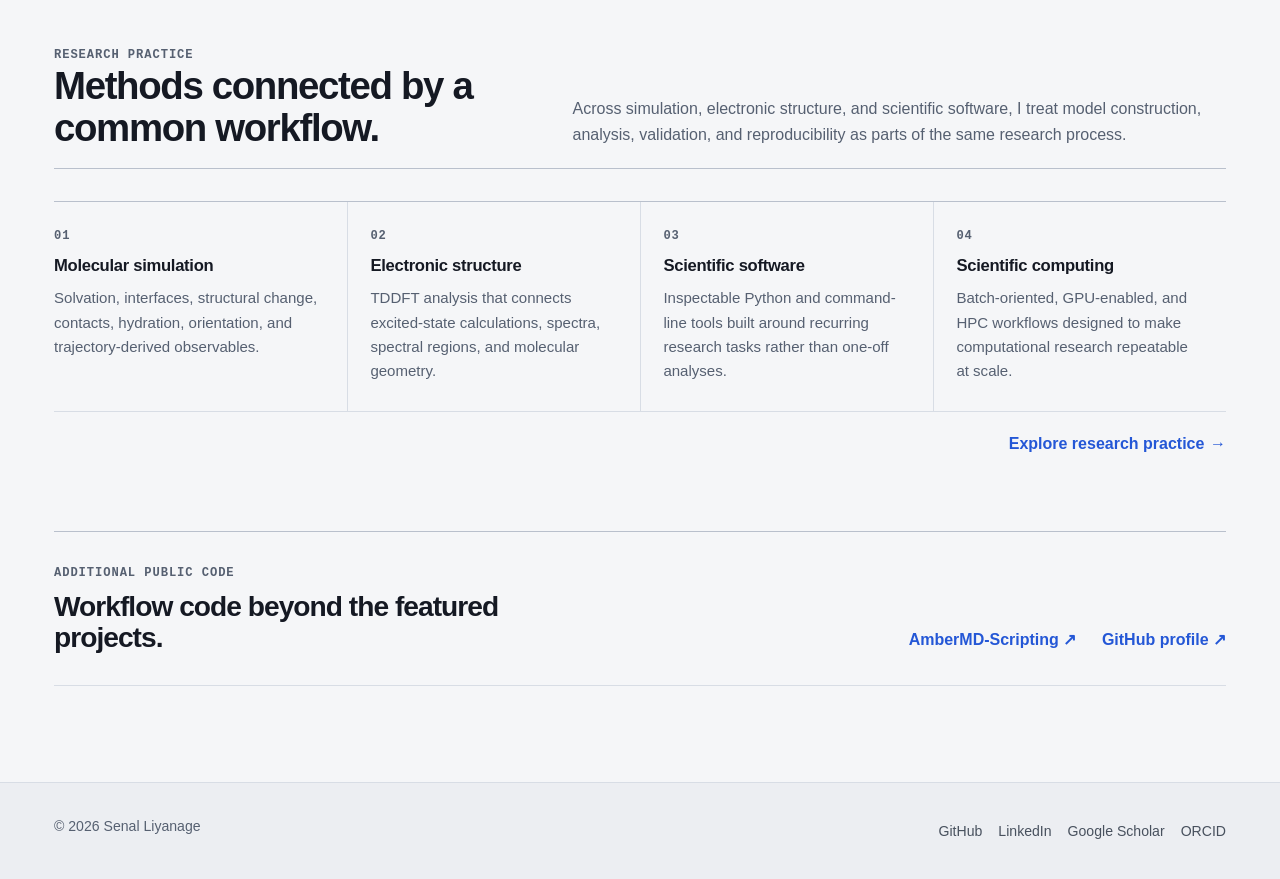
==== commit 2694c09e: "add production metadata and accessibility polish to index.html" ====
--- a/index.html
+++ b/index.html
@@ -5,6 +5,36 @@
   <meta name="viewport" content="width=device-width, initial-scale=1">
   <meta name="description" content="Senal Liyanage — computational chemist working across molecular simulation, scientific software, electronic structure, and reproducible scientific computing.">
   <title>Senal Liyanage | Computational Chemistry & Scientific Computing</title>
+  <meta name="author" content="Senal Liyanage">
+  <meta name="theme-color" content="#151923">
+  <link rel="canonical" href="https://senal-liyanage.github.io/">
+  <link rel="icon" href="assets/favicon.svg" type="image/svg+xml">
+  <meta property="og:site_name" content="Senal Liyanage">
+  <meta property="og:type" content="website">
+  <meta property="og:title" content="Senal Liyanage | Computational Chemistry & Scientific Computing">
+  <meta property="og:description" content="Senal Liyanage — computational chemist working across molecular simulation, scientific software, electronic structure, and reproducible scientific computing.">
+  <meta property="og:url" content="https://senal-liyanage.github.io/">
+  <meta property="og:image" content="https://senal-liyanage.github.io/assets/projects/salt-dissolution/project002_300K_nacl_dissolution_square_poster.png">
+  <meta property="og:image:alt" content="Molecular simulation view of a nanoscale salt cluster in water">
+  <meta name="twitter:card" content="summary_large_image">
+  <meta name="twitter:title" content="Senal Liyanage | Computational Chemistry & Scientific Computing">
+  <meta name="twitter:description" content="Senal Liyanage — computational chemist working across molecular simulation, scientific software, electronic structure, and reproducible scientific computing.">
+  <meta name="twitter:image" content="https://senal-liyanage.github.io/assets/projects/salt-dissolution/project002_300K_nacl_dissolution_square_poster.png">
+  <script type="application/ld+json">
+  {
+    "@context": "https://schema.org",
+    "@type": "Person",
+    "name": "Senal Liyanage",
+    "url": "https://senal-liyanage.github.io/",
+    "jobTitle": "Computational Chemist and Scientific Computing Researcher",
+    "sameAs": [
+      "https://github.com/senal-liyanage",
+      "https://www.linkedin.com/in/senal-liyanage/",
+      "https://scholar.google.com/citations?user=DEt6kbQAAAAJ&hl=en",
+      "https://orcid.org/0000-0002-9166-0527"
+    ]
+  }
+  </script>
   <link rel="stylesheet" href="assets/css/style.css">
 </head>
 <body class="home-page">
@@ -57,7 +87,7 @@
 
       <div class="feature-work home-feature">
         <a class="feature-media" href="projects/salt-dissolution/" aria-label="Open NaCl dissolution case study">
-          <img src="assets/projects/salt-dissolution/project002_300K_nacl_dissolution_square_poster.png" alt="Molecular simulation view of a nanoscale salt cluster in water">
+          <img src="assets/projects/salt-dissolution/project002_300K_nacl_dissolution_square_poster.png" alt="Molecular simulation view of a nanoscale salt cluster in water" loading="lazy" decoding="async">
         </a>
         <div class="feature-copy">
           <p class="eyebrow">01 · Molecular dynamics case study</p>
--- a/assets/css/style.css
+++ b/assets/css/style.css
@@ -1240,3 +1240,371 @@
     padding: 3.3rem 0 2.35rem;
   }
 }
+
+
+/* Site-wide consistency, accessibility, and small-screen hardening */
+.skip-link {
+  position: fixed;
+  top: 0.65rem;
+  left: 0.65rem;
+  z-index: 100;
+  padding: 0.6rem 0.8rem;
+  border-radius: 6px;
+  background: var(--text);
+  color: #fff;
+  font-weight: 700;
+  transform: translateY(-160%);
+  transition: transform 120ms ease;
+}
+
+.skip-link:focus {
+  color: #fff;
+  transform: translateY(0);
+}
+
+.brand-subtitle,
+.work-meta,
+.method-row dd,
+.case-meta strong,
+.case-role-meta strong {
+  overflow-wrap: anywhere;
+}
+
+.footer-links a {
+  display: inline-flex;
+  align-items: center;
+  min-height: 2rem;
+}
+
+@media (prefers-reduced-motion: reduce) {
+  html { scroll-behavior: auto; }
+
+  .skip-link {
+    transition: none;
+  }
+}
+
+@media (max-width: 680px) {
+  .navbar {
+    padding: 0.85rem 1.1rem 0.75rem;
+    gap: 0.45rem;
+  }
+
+  .brand-subtitle {
+    font-size: 0.72rem;
+    line-height: 1.35;
+  }
+
+  nav {
+    width: 100%;
+    gap: 0.85rem;
+  }
+
+  nav a {
+    display: inline-flex;
+    align-items: center;
+    min-height: 2.5rem;
+    font-size: 0.88rem;
+  }
+
+  .capability-list li {
+    display: grid;
+    grid-template-columns: 1fr;
+    gap: 0.15rem;
+  }
+
+  .capability-list span:last-child {
+    text-align: left;
+  }
+
+  .work-row h3,
+  .repo-row h3,
+  .publication-row h3,
+  .study-row h3 {
+    overflow-wrap: anywhere;
+  }
+
+  .footer-inner {
+    padding: 1.5rem 1.1rem;
+    gap: 0.8rem;
+  }
+
+  .footer-links {
+    gap: 0.35rem 0.9rem;
+  }
+}
+
+
+/* 390px mobile homepage tuning */
+@media (max-width: 680px) {
+  .site-header {
+    position: static;
+    backdrop-filter: none;
+  }
+
+  .home-page .home-hero h1 {
+    font-size: clamp(2.2rem, 9.5vw, 2.7rem);
+  }
+
+  .home-page section:not(.hero) {
+    margin-top: 3.15rem;
+  }
+
+  .home-page .home-selected-work {
+    margin-top: 2.9rem !important;
+  }
+}
+
+
+/* Work page 390px polish */
+.repo-link-label {
+  display: none;
+}
+
+@media (max-width: 680px) {
+  .work-secondary-section .section-heading h2 {
+    display: none;
+  }
+
+  .work-secondary-section .section-heading {
+    gap: 0.8rem;
+    margin-bottom: 1.15rem;
+  }
+
+  .work-secondary-section .section-heading p {
+    margin-top: 0;
+  }
+
+  .work-repo-row {
+    padding: 1.25rem 0;
+  }
+
+  .work-repo-row .repo-arrow {
+    grid-column: 1 / -1;
+    justify-self: start;
+    display: inline-flex;
+    align-items: center;
+    gap: 0.15rem;
+    font-size: 0.92rem;
+    font-weight: 700;
+  }
+
+  .work-repo-row .repo-link-label {
+    display: inline;
+  }
+
+  .work-page .portfolio-note {
+    margin-top: 0.85rem;
+    padding-top: 0.85rem;
+    font-size: 0.82rem;
+    line-height: 1.55;
+  }
+}
+
+
+/* Research page 390px publication polish */
+.publication-link-label {
+  display: none;
+}
+
+@media (max-width: 680px) {
+  .research-page .publications-section {
+    margin-top: 3.15rem;
+  }
+
+  .publication-row {
+    grid-template-columns: 1fr;
+    gap: 0.45rem;
+    padding: 1.25rem 0;
+  }
+
+  .publication-year {
+    padding-top: 0;
+    font-size: 0.75rem;
+  }
+
+  .publication-row h3 {
+    font-size: 1rem;
+  }
+
+  .publication-note {
+    font-size: 0.87rem;
+    line-height: 1.55;
+  }
+
+  .publication-row .publication-link {
+    grid-column: 1;
+    justify-self: start;
+    display: inline-flex;
+    align-items: center;
+    gap: 0.15rem;
+    margin-top: 0.2rem;
+    font-size: 0.9rem;
+    font-weight: 700;
+  }
+
+  .publication-link-label {
+    display: inline;
+  }
+}
+
+
+/* NaCl case-study 390px polish */
+.figure-full-link {
+  display: none;
+}
+
+@media (max-width: 680px) {
+  .salt-case-page .case-meta {
+    grid-template-columns: repeat(2, minmax(0, 1fr));
+    gap: 0;
+  }
+
+  .salt-case-page .case-meta > div {
+    min-width: 0;
+    padding: 0.85rem 0.75rem 0.85rem 0;
+  }
+
+  .salt-case-page .case-meta > div:nth-child(even) {
+    padding-left: 0.75rem;
+    padding-right: 0;
+    border-left: 1px solid var(--line);
+  }
+
+  .salt-case-page .case-role-meta {
+    margin-top: 0;
+    padding: 0.85rem 0;
+  }
+
+  .salt-case-page .case-video-stage {
+    margin-top: 2.4rem;
+  }
+
+  .salt-case-page .figure-caption {
+    margin-top: 0.65rem;
+  }
+
+  .salt-case-page .figure-stack {
+    gap: 1.55rem;
+  }
+
+  .salt-case-page .case-section {
+    padding-top: 2.35rem;
+    padding-bottom: 2.35rem;
+  }
+
+  .salt-case-page .result-stat {
+    margin: 1.2rem 0 1.5rem;
+  }
+
+  .figure-full-link {
+    display: inline-flex;
+    margin-top: 0.65rem;
+    font-size: 0.86rem;
+    font-weight: 700;
+  }
+}
+
+
+/* Water visualization 390px polish */
+@media (max-width: 680px) {
+  .water-case-page .case-meta {
+    grid-template-columns: repeat(2, minmax(0, 1fr));
+    gap: 0;
+  }
+
+  .water-case-page .case-meta > div {
+    min-width: 0;
+    padding: 0.85rem 0.75rem 0.85rem 0;
+  }
+
+  .water-case-page .case-meta > div:nth-child(even) {
+    padding-left: 0.75rem;
+    padding-right: 0;
+    border-left: 1px solid var(--line);
+  }
+
+  .water-case-page .case-role-meta {
+    margin-top: 0;
+    padding: 0.85rem 0;
+  }
+
+  .water-visual-stage {
+    margin-top: 2.4rem;
+  }
+
+  .water-visual-stage .canvas-shell {
+    padding: 0.45rem;
+  }
+
+  .water-visual-stage .figure-caption {
+    margin-top: 0.65rem;
+  }
+
+  .water-case-page .case-section {
+    padding-top: 2.35rem;
+    padding-bottom: 2.35rem;
+  }
+}
+
+
+/* Work page tablet polish */
+@media (max-width: 900px) {
+  .work-secondary-section .section-heading h2 {
+    display: none;
+  }
+
+  .work-repo-row .repo-arrow {
+    display: inline-flex;
+    align-items: center;
+    gap: 0.15rem;
+    font-size: 0.92rem;
+    font-weight: 700;
+  }
+
+  .work-repo-row .repo-link-label {
+    display: inline;
+  }
+}
+
+
+/* Research publication links at tablet widths */
+@media (max-width: 900px) {
+  .publication-row .publication-link {
+    display: inline-flex;
+    align-items: center;
+    gap: 0.15rem;
+    font-size: 0.9rem;
+    font-weight: 700;
+    white-space: nowrap;
+  }
+
+  .publication-row .publication-link-label {
+    display: inline;
+  }
+}
+
+
+/* NaCl case-study tablet polish */
+@media (max-width: 900px) and (min-width: 681px) {
+  .salt-case-page .case-section {
+    grid-template-columns: 145px minmax(0, 1fr);
+    gap: 2rem;
+  }
+
+  .salt-case-page .figure-full-link {
+    display: inline-flex;
+    margin-top: 0.65rem;
+    font-size: 0.86rem;
+    font-weight: 700;
+  }
+}
+
+
+/* Water visualization tablet polish */
+@media (max-width: 900px) and (min-width: 681px) {
+  .water-case-page .case-section {
+    grid-template-columns: 145px minmax(0, 1fr);
+    gap: 2rem;
+  }
+}
